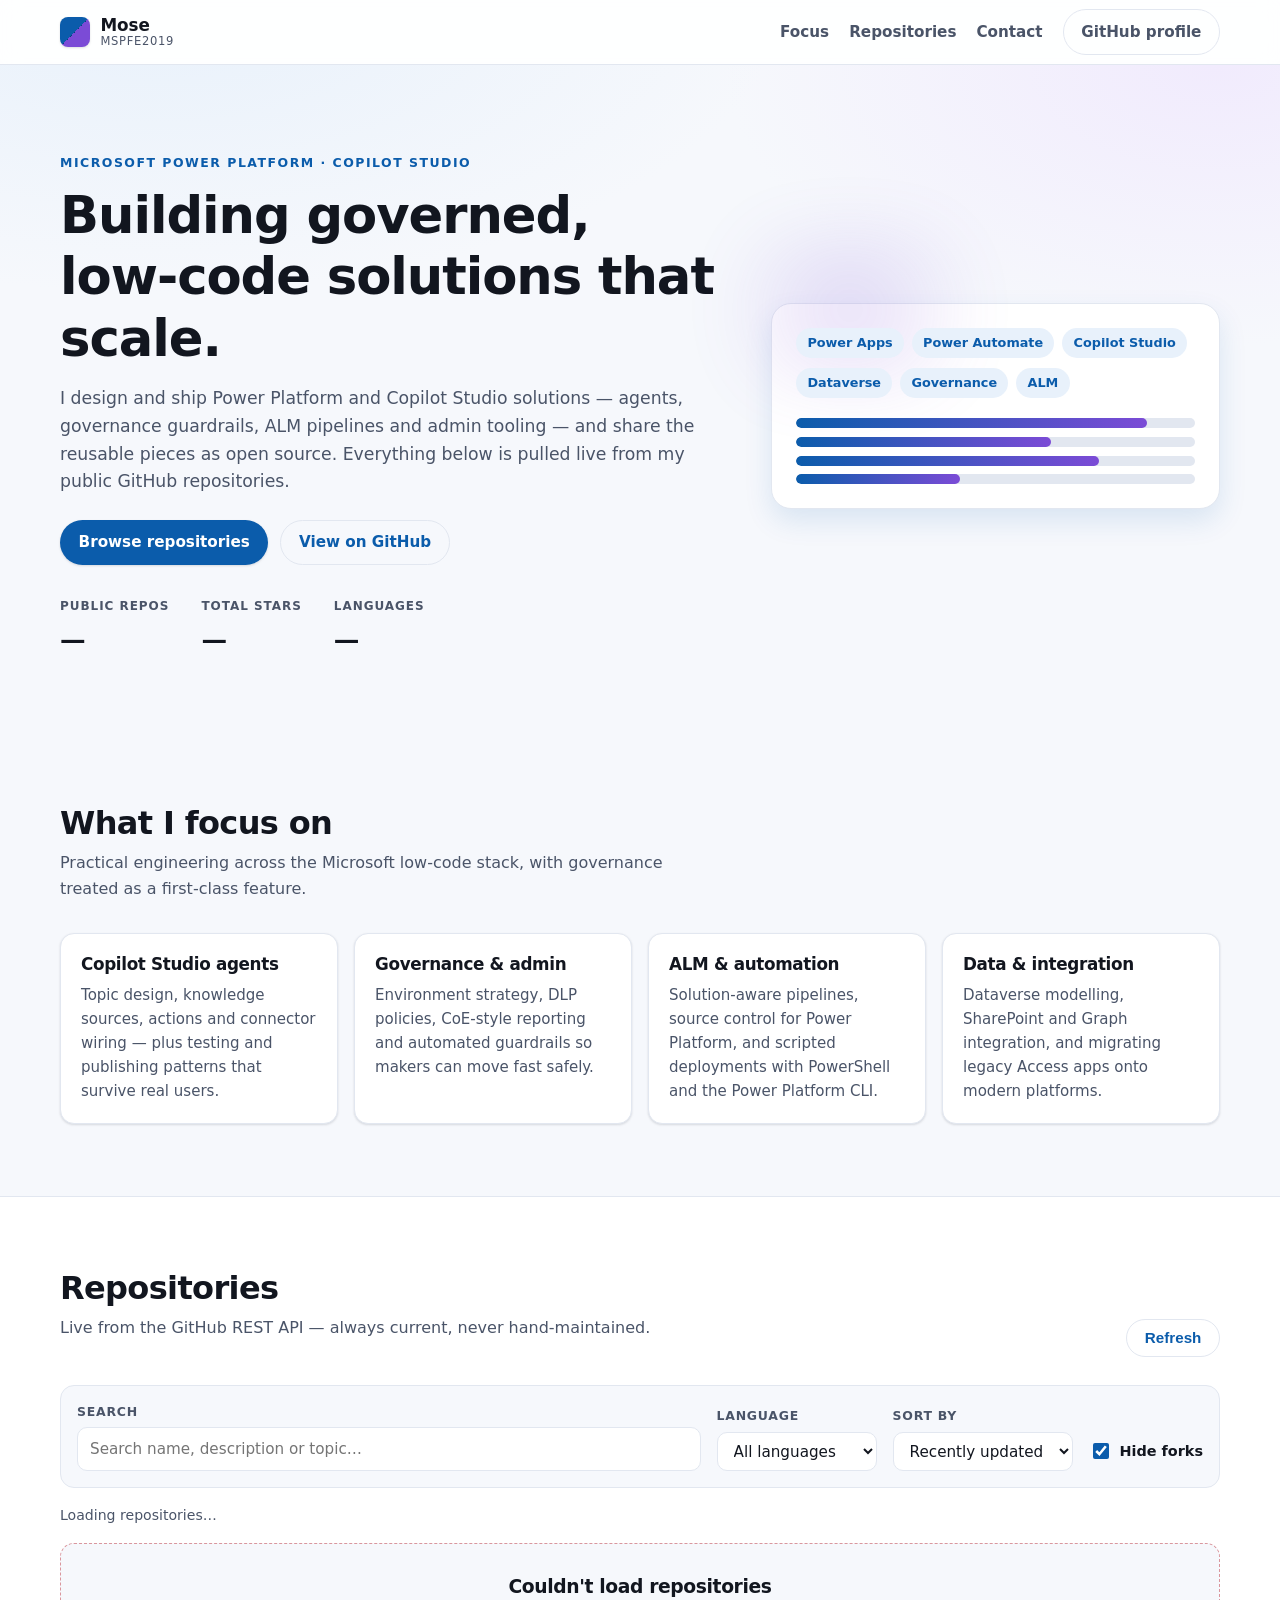
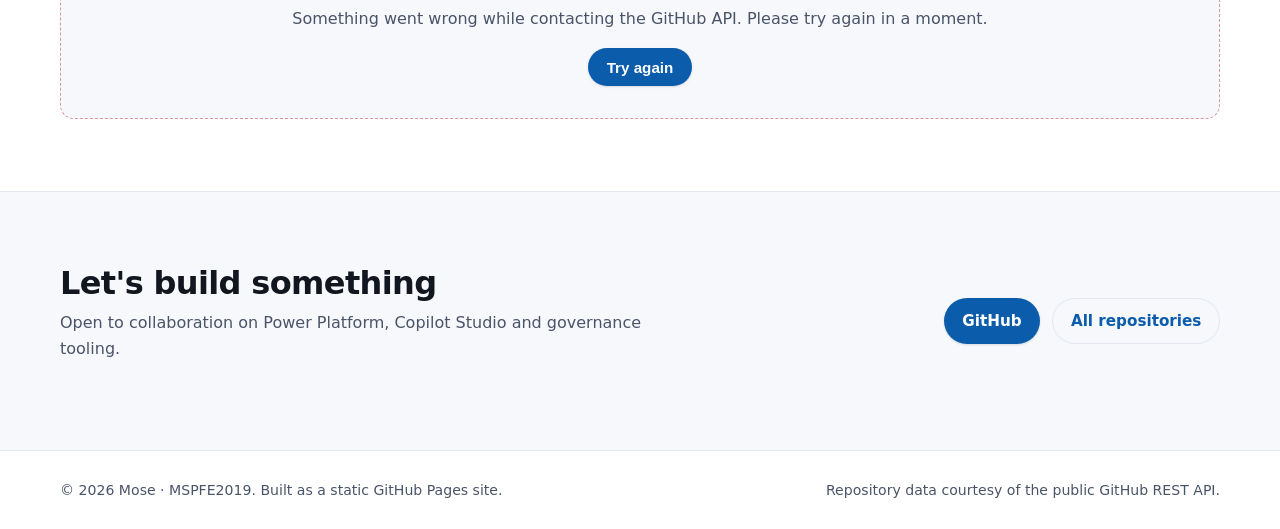
==== index.html @ c911ce02 "Add responsive portfolio landing page with live GitHub repo feed Self-contained static GitHub Pages " ====
<!DOCTYPE html>
<html lang="en">
<head>
<meta charset="utf-8" />
<meta name="viewport" content="width=device-width, initial-scale=1" />
<title>Mose &middot; Power Platform &amp; Copilot Studio Portfolio</title>
<meta name="description" content="Portfolio of Mose (MSPFE2019) — Microsoft Power Platform, Copilot Studio and governance engineering work, with a live feed of public GitHub repositories." />
<meta property="og:title" content="Mose · Power Platform & Copilot Studio Portfolio" />
<meta property="og:description" content="Live portfolio of open-source work across Power Platform, Copilot Studio and governance tooling." />
<meta property="og:type" content="website" />
<link rel="icon" href="data:image/svg+xml,%3Csvg xmlns='http://www.w3.org/2000/svg' viewBox='0 0 32 32'%3E%3Crect width='32' height='32' rx='8' fill='%230b5cab'/%3E%3Ctext x='16' y='22' font-family='Segoe UI,Arial' font-size='16' font-weight='700' fill='white' text-anchor='middle'%3EM%3C/text%3E%3C/svg%3E" />
<link rel="preconnect" href="https://api.github.com" />
<link rel="stylesheet" href="assets/css/styles.css" />
</head>
<body>
<a class="skip-link" href="#repos">Skip to repositories</a>

<header class="site-header">
  <div class="wrap header-inner">
    <a class="brand" href="#top">
      <span class="brand-mark" aria-hidden="true"></span>
      <span class="brand-text">Mose<span class="brand-sub">MSPFE2019</span></span>
    </a>
    <nav class="site-nav" aria-label="Primary">
      <a href="#focus">Focus</a>
      <a href="#repos">Repositories</a>
      <a href="#contact">Contact</a>
      <a class="btn btn-ghost" href="https://github.com/MSPFE2019" target="_blank" rel="noopener">GitHub profile</a>
    </nav>
  </div>
</header>

<main id="top">
  <section class="hero">
    <div class="wrap hero-inner">
      <div class="hero-copy">
        <p class="eyebrow">Microsoft Power Platform &middot; Copilot Studio</p>
        <h1>Building governed, low-code solutions that scale.</h1>
        <p class="lede">
          I design and ship Power Platform and Copilot Studio solutions — agents, governance
          guardrails, ALM pipelines and admin tooling — and share the reusable pieces as open source.
          Everything below is pulled live from my public GitHub repositories.
        </p>
        <div class="hero-actions">
          <a class="btn btn-primary" href="#repos">Browse repositories</a>
          <a class="btn btn-ghost" href="https://github.com/MSPFE2019?tab=repositories" target="_blank" rel="noopener">View on GitHub</a>
        </div>
        <dl class="hero-stats" id="profile-stats">
          <div><dt>Public repos</dt><dd data-stat="repos">—</dd></div>
          <div><dt>Total stars</dt><dd data-stat="stars">—</dd></div>
          <div><dt>Languages</dt><dd data-stat="languages">—</dd></div>
        </dl>
      </div>
      <div class="hero-card" aria-hidden="true">
        <div class="hero-card-glow"></div>
        <div class="hero-card-body">
          <div class="chip-row">
            <span class="chip">Power Apps</span>
            <span class="chip">Power Automate</span>
            <span class="chip">Copilot Studio</span>
          </div>
          <div class="chip-row">
            <span class="chip">Dataverse</span>
            <span class="chip">Governance</span>
            <span class="chip">ALM</span>
          </div>
          <div class="hero-card-bars">
            <span style="--w:88%"></span>
            <span style="--w:64%"></span>
            <span style="--w:76%"></span>
            <span style="--w:41%"></span>
          </div>
        </div>
      </div>
    </div>
  </section>

  <section id="focus" class="section">
    <div class="wrap">
      <h2 class="section-title">What I focus on</h2>
      <p class="section-lede">Practical engineering across the Microsoft low-code stack, with governance treated as a first-class feature.</p>
      <div class="focus-grid">
        <article class="focus-card">
          <h3>Copilot Studio agents</h3>
          <p>Topic design, knowledge sources, actions and connector wiring — plus testing and publishing patterns that survive real users.</p>
        </article>
        <article class="focus-card">
          <h3>Governance &amp; admin</h3>
          <p>Environment strategy, DLP policies, CoE-style reporting and automated guardrails so makers can move fast safely.</p>
        </article>
        <article class="focus-card">
          <h3>ALM &amp; automation</h3>
          <p>Solution-aware pipelines, source control for Power Platform, and scripted deployments with PowerShell and the Power Platform CLI.</p>
        </article>
        <article class="focus-card">
          <h3>Data &amp; integration</h3>
          <p>Dataverse modelling, SharePoint and Graph integration, and migrating legacy Access apps onto modern platforms.</p>
        </article>
      </div>
    </div>
  </section>

  <section id="repos" class="section section-alt">
    <div class="wrap">
      <div class="repos-head">
        <div>
          <h2 class="section-title">Repositories</h2>
          <p class="section-lede">Live from the GitHub REST API — always current, never hand-maintained.</p>
        </div>
        <button class="btn btn-ghost" type="button" id="refresh" aria-label="Refresh repositories">Refresh</button>
      </div>

      <div class="controls" role="search">
        <div class="field field-grow">
          <label for="search">Search</label>
          <input id="search" type="search" placeholder="Search name, description or topic…" autocomplete="off" />
        </div>
        <div class="field">
          <label for="language">Language</label>
          <select id="language"><option value="">All languages</option></select>
        </div>
        <div class="field">
          <label for="sort">Sort by</label>
          <select id="sort">
            <option value="updated">Recently updated</option>
            <option value="stars">Most stars</option>
            <option value="name">Name (A–Z)</option>
            <option value="created">Newest</option>
          </select>
        </div>
        <div class="field field-check">
          <input id="hide-forks" type="checkbox" checked />
          <label for="hide-forks">Hide forks</label>
        </div>
      </div>

      <p class="result-count" id="result-count" role="status" aria-live="polite"></p>

      <div id="repo-status" class="state" hidden></div>

      <div id="repo-grid" class="repo-grid" aria-busy="true">
        <div class="repo-card skeleton"><span></span><span></span><span></span></div>
        <div class="repo-card skeleton"><span></span><span></span><span></span></div>
        <div class="repo-card skeleton"><span></span><span></span><span></span></div>
        <div class="repo-card skeleton"><span></span><span></span><span></span></div>
        <div class="repo-card skeleton"><span></span><span></span><span></span></div>
        <div class="repo-card skeleton"><span></span><span></span><span></span></div>
      </div>
    </div>
  </section>

  <section id="contact" class="section">
    <div class="wrap contact-inner">
      <div>
        <h2 class="section-title">Let's build something</h2>
        <p class="section-lede">Open to collaboration on Power Platform, Copilot Studio and governance tooling.</p>
      </div>
      <div class="contact-actions">
        <a class="btn btn-primary" href="https://github.com/MSPFE2019" target="_blank" rel="noopener">GitHub</a>
        <a class="btn btn-ghost" href="https://github.com/MSPFE2019?tab=repositories" target="_blank" rel="noopener">All repositories</a>
      </div>
    </div>
  </section>
</main>

<footer class="site-footer">
  <div class="wrap footer-inner">
    <p>&copy; <span id="year"></span> Mose &middot; MSPFE2019. Built as a static GitHub Pages site.</p>
    <p class="footer-note">Repository data courtesy of the public GitHub REST API.</p>
  </div>
</footer>

<script src="assets/js/app.js"></script>
</body>
</html>
---- assets/css/styles.css ----
:root {
  --bg: #f6f8fc;
  --bg-alt: #ffffff;
  --ink: #12161f;
  --ink-soft: #4a5468;
  --line: #e2e7f0;
  --brand: #0b5cab;
  --brand-dark: #073f77;
  --brand-soft: #e8f1fb;
  --accent: #7b4bd6;
  --accent-soft: #f1ebfd;
  --radius: 14px;
  --shadow-sm: 0 1px 2px rgba(16, 24, 40, .06), 0 1px 3px rgba(16, 24, 40, .08);
  --shadow-md: 0 12px 28px rgba(11, 92, 171, .12);
  --max: 1160px;
  --font: "Segoe UI", system-ui, -apple-system, "Helvetica Neue", Arial, sans-serif;
}

@media (prefers-color-scheme: dark) {
  :root {
    --bg: #0d1117;
    --bg-alt: #141a23;
    --ink: #eef2f8;
    --ink-soft: #a5b0c2;
    --line: #242c38;
    --brand: #4c9ef0;
    --brand-dark: #2b7fd4;
    --brand-soft: #16243a;
    --accent: #b28cf5;
    --accent-soft: #221a38;
    --shadow-sm: 0 1px 2px rgba(0, 0, 0, .4);
    --shadow-md: 0 14px 32px rgba(0, 0, 0, .45);
  }
}

* { box-sizing: border-box; }

html { scroll-behavior: smooth; }

body {
  margin: 0;
  font-family: var(--font);
  color: var(--ink);
  background: var(--bg);
  line-height: 1.6;
  -webkit-font-smoothing: antialiased;
}

h1, h2, h3 { line-height: 1.2; margin: 0 0 .5rem; letter-spacing: -.02em; }
p { margin: 0 0 1rem; }
a { color: var(--brand); }

.wrap { width: min(100% - 2.5rem, var(--max)); margin-inline: auto; }

.skip-link {
  position: absolute; left: -999px; top: 0; z-index: 100;
  background: var(--brand); color: #fff; padding: .6rem 1rem; border-radius: 0 0 8px 0;
}
.skip-link:focus { left: 0; }

/* Header */
.site-header {
  position: sticky; top: 0; z-index: 50;
  background: color-mix(in srgb, var(--bg-alt) 88%, transparent);
  backdrop-filter: blur(10px);
  border-bottom: 1px solid var(--line);
}
.header-inner { display: flex; align-items: center; justify-content: space-between; gap: 1rem; min-height: 64px; }
.brand { display: flex; align-items: center; gap: .65rem; text-decoration: none; color: inherit; font-weight: 700; }
.brand-mark {
  width: 30px; height: 30px; border-radius: 8px;
  background:
    linear-gradient(135deg, var(--brand) 0 50%, transparent 50%),
    linear-gradient(315deg, var(--accent) 0 50%, transparent 50%),
    var(--brand-dark);
  box-shadow: var(--shadow-sm);
}
.brand-text { display: flex; flex-direction: column; line-height: 1.1; font-size: 1.05rem; }
.brand-sub { font-size: .72rem; font-weight: 500; color: var(--ink-soft); letter-spacing: .06em; text-transform: uppercase; }
.site-nav { display: flex; align-items: center; gap: 1.25rem; }
.site-nav a { text-decoration: none; color: var(--ink-soft); font-weight: 600; font-size: .95rem; }
.site-nav a:hover { color: var(--brand); }

/* Buttons */
.btn {
  display: inline-flex; align-items: center; justify-content: center;
  padding: .6rem 1.1rem; border-radius: 999px; font-weight: 600; font-size: .95rem;
  text-decoration: none; border: 1px solid transparent; cursor: pointer; transition: .18s ease;
}
.btn-primary { background: var(--brand); color: #fff; box-shadow: var(--shadow-sm); }
.btn-primary:hover { background: var(--brand-dark); transform: translateY(-1px); }
.btn-ghost { background: transparent; color: var(--brand); border-color: var(--line); }
.btn-ghost:hover { background: var(--brand-soft); border-color: var(--brand); }

:focus-visible { outline: 2px solid var(--brand); outline-offset: 2px; border-radius: 6px; }

/* Hero */
.hero {
  position: relative; overflow: hidden;
  padding: clamp(3rem, 7vw, 5.5rem) 0 clamp(3rem, 6vw, 4.5rem);
  background:
    radial-gradient(900px 420px at 12% -10%, var(--brand-soft), transparent 70%),
    radial-gradient(700px 400px at 95% 0%, var(--accent-soft), transparent 70%);
}
.hero-inner { display: grid; grid-template-columns: 1.25fr .85fr; gap: clamp(1.5rem, 4vw, 3.5rem); align-items: center; }
.eyebrow { text-transform: uppercase; letter-spacing: .12em; font-size: .78rem; font-weight: 700; color: var(--brand); margin-bottom: .75rem; }
.hero h1 { font-size: clamp(2rem, 4.4vw, 3.2rem); margin-bottom: 1rem; }
.lede { color: var(--ink-soft); font-size: clamp(1rem, 1.35vw, 1.12rem); max-width: 58ch; }
.hero-actions { display: flex; flex-wrap: wrap; gap: .75rem; margin: 1.5rem 0 2rem; }

.hero-stats { display: flex; flex-wrap: wrap; gap: 2rem; margin: 0; }
.hero-stats dt { font-size: .75rem; text-transform: uppercase; letter-spacing: .08em; color: var(--ink-soft); font-weight: 600; }
.hero-stats dd { margin: .15rem 0 0; font-size: 1.6rem; font-weight: 700; color: var(--ink); }

.hero-card { position: relative; border-radius: 20px; padding: 1.5rem; background: var(--bg-alt); border: 1px solid var(--line); box-shadow: var(--shadow-md); }
.hero-card-glow { position: absolute; inset: -40% 40% 55% -25%; background: radial-gradient(circle, var(--accent), transparent 65%); opacity: .18; filter: blur(30px); }
.hero-card-body { position: relative; }
.chip-row { display: flex; flex-wrap: wrap; gap: .5rem; margin-bottom: .6rem; }
.chip { font-size: .8rem; font-weight: 600; padding: .3rem .7rem; border-radius: 999px; background: var(--brand-soft); color: var(--brand); }
.hero-card-bars { display: grid; gap: .55rem; margin-top: 1.25rem; }
.hero-card-bars span { display: block; height: 10px; border-radius: 999px; background: var(--line); position: relative; overflow: hidden; }
.hero-card-bars span::after {
  content: ""; position: absolute; inset: 0; width: var(--w);
  background: linear-gradient(90deg, var(--brand), var(--accent)); border-radius: 999px;
}

/* Sections */
.section { padding: clamp(3rem, 6vw, 4.5rem) 0; }
.section-alt { background: var(--bg-alt); border-block: 1px solid var(--line); }
.section-title { font-size: clamp(1.5rem, 2.6vw, 2rem); }
.section-lede { color: var(--ink-soft); max-width: 62ch; }

.focus-grid { display: grid; grid-template-columns: repeat(auto-fit, minmax(240px, 1fr)); gap: 1rem; margin-top: 2rem; }
.focus-card { background: var(--bg-alt); border: 1px solid var(--line); border-radius: var(--radius); padding: 1.25rem; box-shadow: var(--shadow-sm); transition: .18s ease; }
.focus-card:hover { transform: translateY(-3px); box-shadow: var(--shadow-md); border-color: color-mix(in srgb, var(--brand) 35%, var(--line)); }
.focus-card h3 { font-size: 1.05rem; }
.focus-card p { color: var(--ink-soft); font-size: .94rem; margin: 0; }

/* Repo controls */
.repos-head { display: flex; align-items: flex-end; justify-content: space-between; gap: 1rem; flex-wrap: wrap; }
.controls {
  display: flex; flex-wrap: wrap; gap: 1rem; align-items: end;
  margin: 1.75rem 0 1rem; padding: 1rem; border: 1px solid var(--line);
  border-radius: var(--radius); background: var(--bg);
}
.field { display: flex; flex-direction: column; gap: .35rem; min-width: 160px; }
.field-grow { flex: 1 1 260px; }
.field label { font-size: .78rem; font-weight: 700; text-transform: uppercase; letter-spacing: .06em; color: var(--ink-soft); }
.field input[type="search"], .field select {
  font: inherit; font-size: .95rem; padding: .55rem .75rem; color: var(--ink);
  background: var(--bg-alt); border: 1px solid var(--line); border-radius: 10px;
}
.field-check { flex-direction: row; align-items: center; gap: .5rem; min-width: auto; padding-bottom: .55rem; }
.field-check label { text-transform: none; letter-spacing: 0; font-size: .9rem; font-weight: 600; color: var(--ink); }
.field-check input { width: 16px; height: 16px; accent-color: var(--brand); }

.result-count { font-size: .88rem; color: var(--ink-soft); margin: 0 0 1rem; }

/* Repo grid */
.repo-grid { display: grid; grid-template-columns: repeat(auto-fill, minmax(290px, 1fr)); gap: 1rem; }
.repo-card {
  display: flex; flex-direction: column; gap: .7rem; padding: 1.15rem;
  background: var(--bg); border: 1px solid var(--line); border-radius: var(--radius);
  box-shadow: var(--shadow-sm); transition: .18s ease;
}
.repo-card:hover { transform: translateY(-3px); box-shadow: var(--shadow-md); border-color: color-mix(in srgb, var(--brand) 35%, var(--line)); }
.repo-top { display: flex; align-items: start; justify-content: space-between; gap: .5rem; }
.repo-name { font-size: 1.02rem; font-weight: 700; text-decoration: none; color: var(--brand); word-break: break-word; }
.repo-name:hover { text-decoration: underline; }
.repo-flag { font-size: .7rem; font-weight: 700; text-transform: uppercase; letter-spacing: .05em; padding: .2rem .5rem; border-radius: 999px; background: var(--accent-soft); color: var(--accent); white-space: nowrap; }
.repo-desc { color: var(--ink-soft); font-size: .92rem; margin: 0; flex: 1; }
.repo-desc.muted { font-style: italic; opacity: .8; }
.repo-topics { display: flex; flex-wrap: wrap; gap: .35rem; }
.topic { font-size: .72rem; font-weight: 600; padding: .18rem .5rem; border-radius: 999px; background: var(--brand-soft); color: var(--brand); }
.repo-meta { display: flex; flex-wrap: wrap; gap: .9rem; font-size: .82rem; color: var(--ink-soft); align-items: center; }
.repo-meta .dot { width: 10px; height: 10px; border-radius: 50%; display: inline-block; margin-right: .35rem; background: var(--ink-soft); }
.repo-links { display: flex; gap: .5rem; flex-wrap: wrap; margin-top: auto; padding-top: .3rem; }
.repo-links a { font-size: .85rem; font-weight: 600; text-decoration: none; padding: .35rem .75rem; border: 1px solid var(--line); border-radius: 999px; }
.repo-links a:hover { background: var(--brand-soft); border-color: var(--brand); }

/* States */
.state {
  border: 1px dashed var(--line); border-radius: var(--radius); padding: 2rem 1.5rem;
  text-align: center; color: var(--ink-soft); background: var(--bg);
}
.state h3 { color: var(--ink); }
.state.error { border-color: color-mix(in srgb, #d13438 45%, var(--line)); }

.skeleton { pointer-events: none; }
.skeleton span { display: block; height: 12px; border-radius: 6px; background: linear-gradient(90deg, var(--line), color-mix(in srgb, var(--line) 45%, transparent), var(--line)); background-size: 200% 100%; animation: shimmer 1.4s infinite; }
.skeleton span:first-child { height: 18px; width: 60%; }
.skeleton span:nth-child(2) { width: 92%; }
.skeleton span:last-child { width: 45%; }
@keyframes shimmer { from { background-position: 200% 0; } to { background-position: -200% 0; } }

/* Contact + footer */
.contact-inner { display: flex; align-items: center; justify-content: space-between; gap: 1.5rem; flex-wrap: wrap; }
.contact-actions { display: flex; gap: .75rem; flex-wrap: wrap; }
.site-footer { border-top: 1px solid var(--line); background: var(--bg-alt); padding: 1.75rem 0; }
.footer-inner { display: flex; justify-content: space-between; gap: 1rem; flex-wrap: wrap; font-size: .88rem; color: var(--ink-soft); }
.footer-inner p { margin: 0; }

@media (max-width: 860px) {
  .hero-inner { grid-template-columns: 1fr; }
  .hero-card { order: -1; }
  .site-nav a:not(.btn) { display: none; }
}

@media (prefers-reduced-motion: reduce) {
  * { animation: none !important; transition: none !important; scroll-behavior: auto !important; }
}
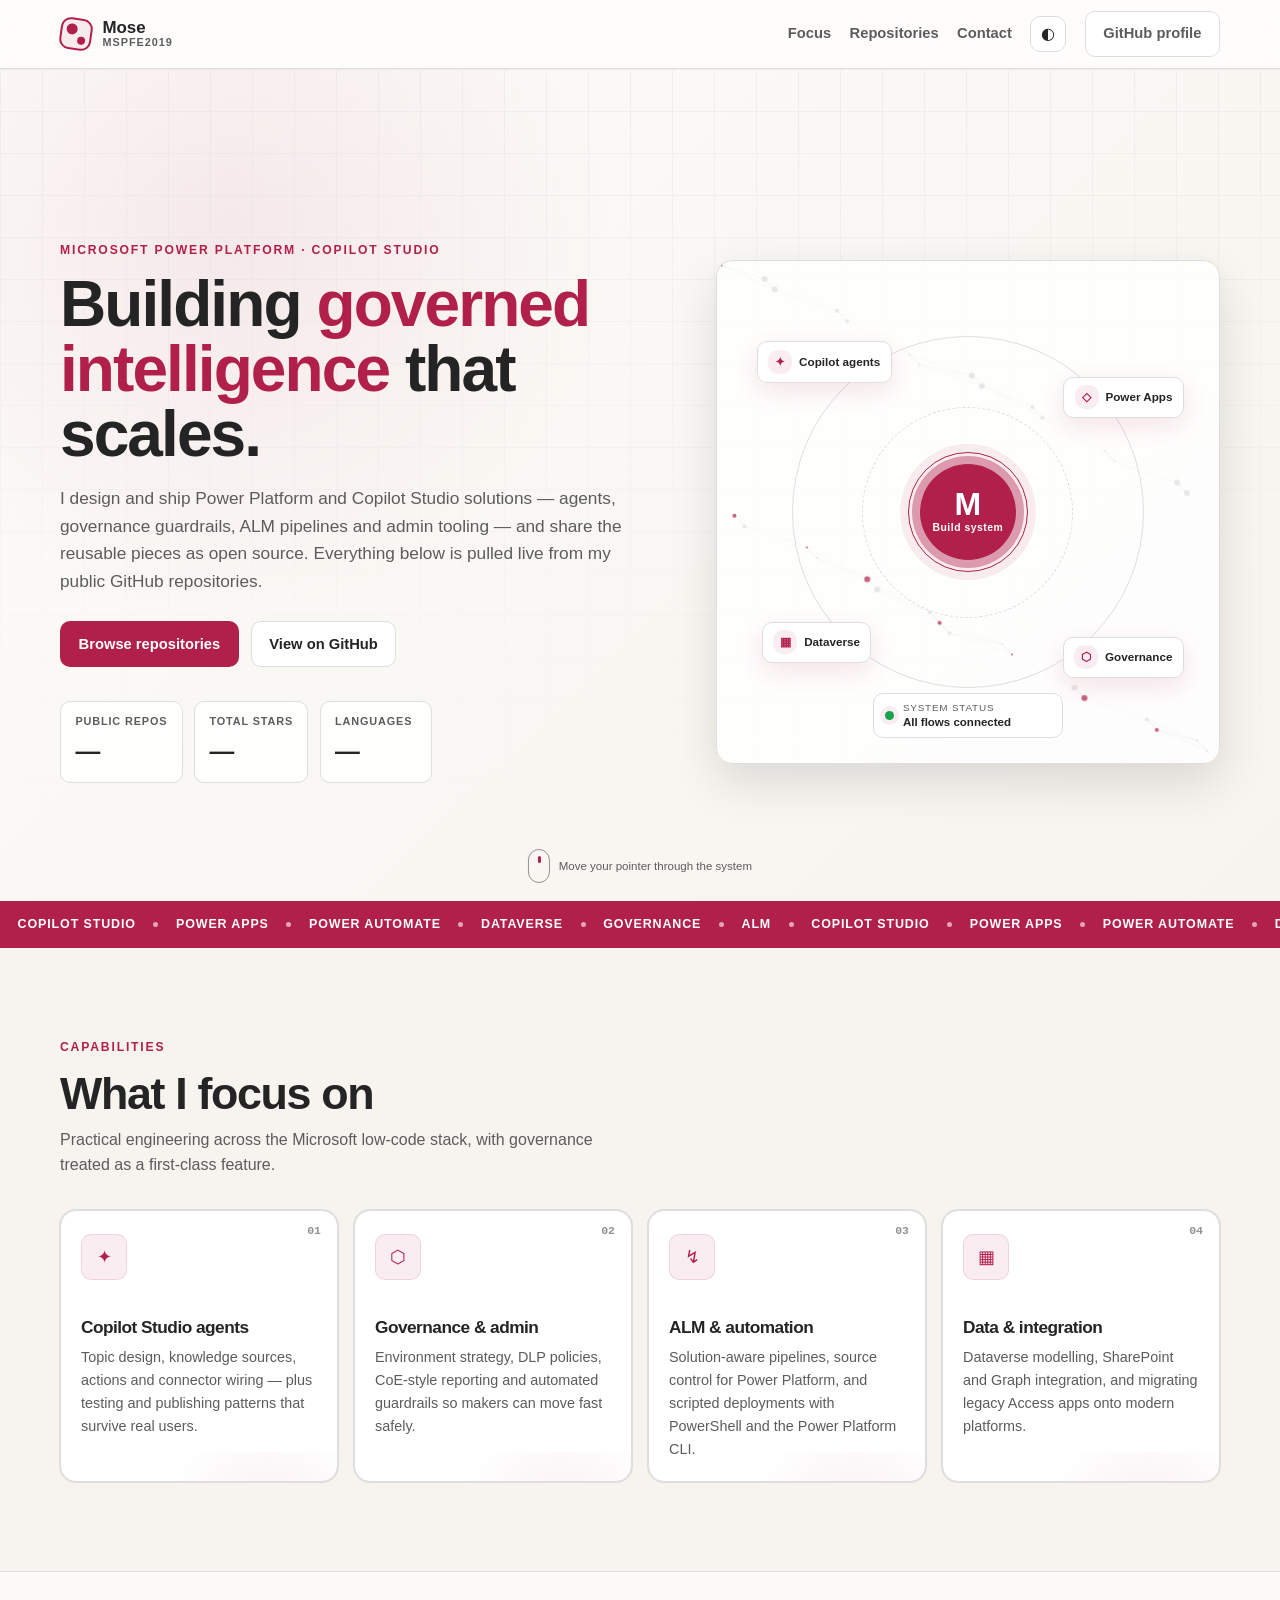
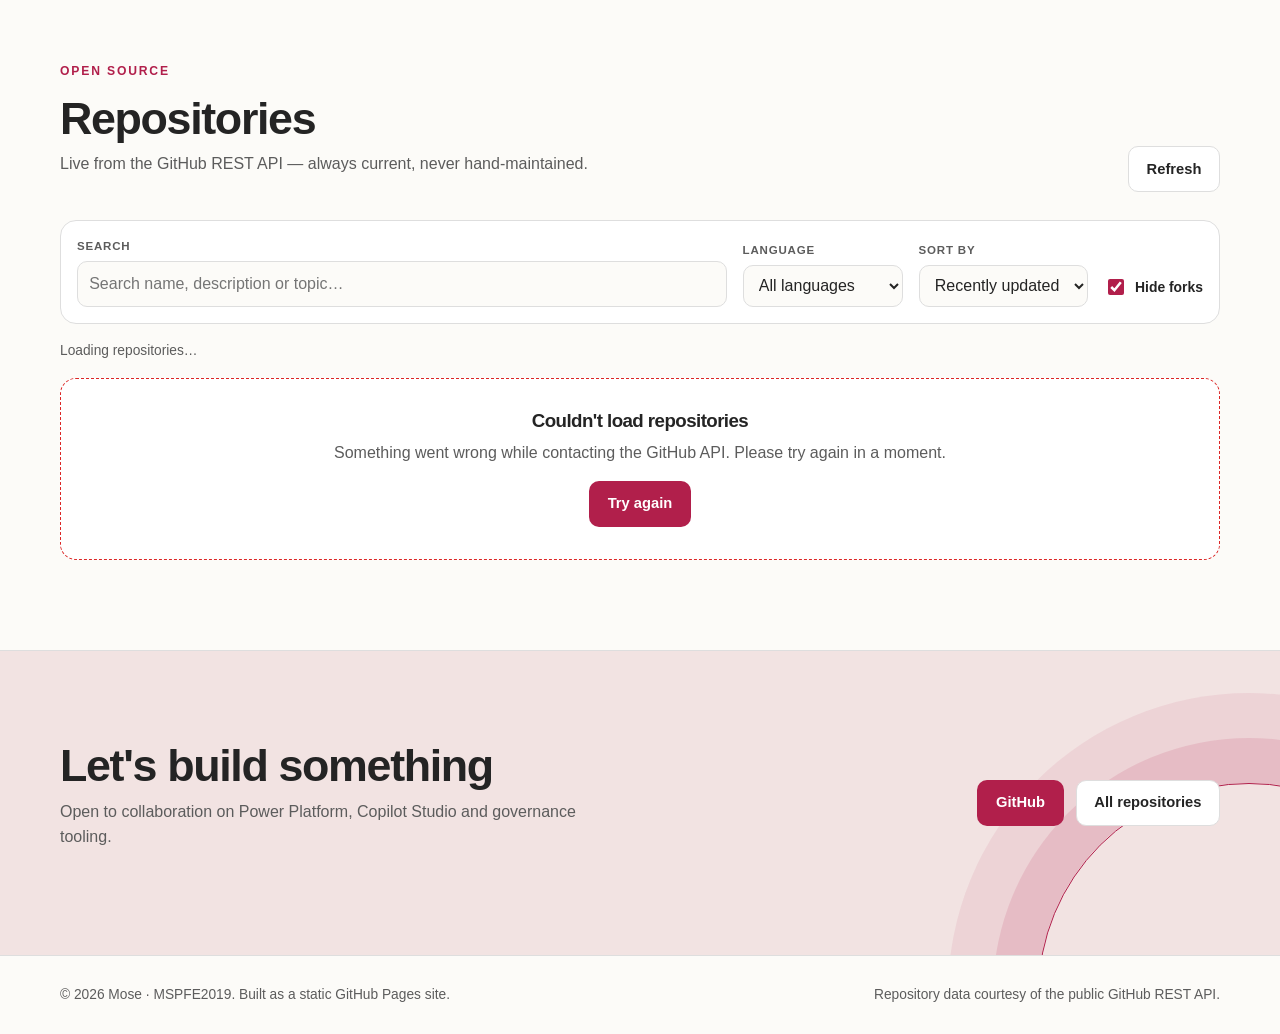
==== commit e90c30bf: "Add interactive motion and visual polish Introduce a pointer-reactive hero canvas, animated capabili" ====
--- a/index.html
+++ b/index.html
@@ -1,6 +1,14 @@
 <!DOCTYPE html>
 <html lang="en">
 <head>
+<script>
+  (() => {
+    const param = new URLSearchParams(window.location.search).get("scoutTheme");
+    const theme =
+      param || (window.matchMedia("(prefers-color-scheme: dark)").matches ? "dark" : "light");
+    document.documentElement.setAttribute("data-theme", theme);
+  })();
+</script>
 <meta charset="utf-8" />
 <meta name="viewport" content="width=device-width, initial-scale=1" />
 <title>Mose &middot; Power Platform &amp; Copilot Studio Portfolio</title>
@@ -8,12 +16,12 @@
 <meta property="og:title" content="Mose · Power Platform & Copilot Studio Portfolio" />
 <meta property="og:description" content="Live portfolio of open-source work across Power Platform, Copilot Studio and governance tooling." />
 <meta property="og:type" content="website" />
-<link rel="icon" href="data:image/svg+xml,%3Csvg xmlns='http://www.w3.org/2000/svg' viewBox='0 0 32 32'%3E%3Crect width='32' height='32' rx='8' fill='%230b5cab'/%3E%3Ctext x='16' y='22' font-family='Segoe UI,Arial' font-size='16' font-weight='700' fill='white' text-anchor='middle'%3EM%3C/text%3E%3C/svg%3E" />
 <link rel="preconnect" href="https://api.github.com" />
 <link rel="stylesheet" href="assets/css/styles.css" />
 </head>
 <body>
 <a class="skip-link" href="#repos">Skip to repositories</a>
+<div class="scroll-progress" id="scroll-progress" aria-hidden="true"></div>
 
 <header class="site-header">
   <div class="wrap header-inner">
@@ -25,6 +33,9 @@
       <a href="#focus">Focus</a>
       <a href="#repos">Repositories</a>
       <a href="#contact">Contact</a>
+      <button class="theme-toggle" id="theme-toggle" type="button" aria-label="Switch color theme">
+        <span class="theme-icon" aria-hidden="true">◐</span>
+      </button>
       <a class="btn btn-ghost" href="https://github.com/MSPFE2019" target="_blank" rel="noopener">GitHub profile</a>
     </nav>
   </div>
@@ -33,9 +44,9 @@
 <main id="top">
   <section class="hero">
     <div class="wrap hero-inner">
-      <div class="hero-copy">
+      <div class="hero-copy reveal">
         <p class="eyebrow">Microsoft Power Platform &middot; Copilot Studio</p>
-        <h1>Building governed, low-code solutions that scale.</h1>
+        <h1>Building <span class="accent-text">governed intelligence</span> that scales.</h1>
         <p class="lede">
           I design and ship Power Platform and Copilot Studio solutions — agents, governance
           guardrails, ALM pipelines and admin tooling — and share the reusable pieces as open source.
@@ -51,48 +62,65 @@
           <div><dt>Languages</dt><dd data-stat="languages">—</dd></div>
         </dl>
       </div>
-      <div class="hero-card" aria-hidden="true">
-        <div class="hero-card-glow"></div>
-        <div class="hero-card-body">
-          <div class="chip-row">
-            <span class="chip">Power Apps</span>
-            <span class="chip">Power Automate</span>
-            <span class="chip">Copilot Studio</span>
+      <div class="hero-visual reveal" id="hero-visual">
+        <canvas id="hero-canvas" aria-hidden="true"></canvas>
+        <div class="orbit-core" aria-hidden="true">
+          <span class="core-pulse"></span>
+          <strong>M</strong>
+          <small>Build system</small>
+        </div>
+        <div class="orbit-node node-agent" data-node="agent"><span>✦</span>Copilot agents</div>
+        <div class="orbit-node node-apps" data-node="apps"><span>◇</span>Power Apps</div>
+        <div class="orbit-node node-data" data-node="data"><span>▦</span>Dataverse</div>
+        <div class="orbit-node node-guard" data-node="guard"><span>⬡</span>Governance</div>
+        <div class="visual-status" aria-hidden="true">
+          <span class="status-dot"></span>
+          <div>
+            <small>System status</small>
+            <strong>All flows connected</strong>
           </div>
-          <div class="chip-row">
-            <span class="chip">Dataverse</span>
-            <span class="chip">Governance</span>
-            <span class="chip">ALM</span>
-          </div>
-          <div class="hero-card-bars">
-            <span style="--w:88%"></span>
-            <span style="--w:64%"></span>
-            <span style="--w:76%"></span>
-            <span style="--w:41%"></span>
-          </div>
-        </div>
-      </div>
-    </div>
-  </section>
+        </div>
+      </div>
+    </div>
+    <div class="hero-hint" aria-hidden="true"><span></span> Move your pointer through the system</div>
+  </section>
+
+  <div class="capability-rail" aria-label="Technology focus">
+    <div class="rail-track">
+      <span>Copilot Studio</span><i></i><span>Power Apps</span><i></i><span>Power Automate</span><i></i><span>Dataverse</span><i></i><span>Governance</span><i></i><span>ALM</span><i></i>
+      <span aria-hidden="true">Copilot Studio</span><i aria-hidden="true"></i><span aria-hidden="true">Power Apps</span><i aria-hidden="true"></i><span aria-hidden="true">Power Automate</span><i aria-hidden="true"></i><span aria-hidden="true">Dataverse</span><i aria-hidden="true"></i><span aria-hidden="true">Governance</span><i aria-hidden="true"></i><span aria-hidden="true">ALM</span><i aria-hidden="true"></i>
+    </div>
+  </div>
 
   <section id="focus" class="section">
     <div class="wrap">
-      <h2 class="section-title">What I focus on</h2>
-      <p class="section-lede">Practical engineering across the Microsoft low-code stack, with governance treated as a first-class feature.</p>
+      <div class="section-heading reveal">
+        <p class="eyebrow">Capabilities</p>
+        <h2 class="section-title">What I focus on</h2>
+        <p class="section-lede">Practical engineering across the Microsoft low-code stack, with governance treated as a first-class feature.</p>
+      </div>
       <div class="focus-grid">
-        <article class="focus-card">
+        <article class="focus-card reveal tilt-card">
+          <span class="focus-number">01</span>
+          <span class="focus-icon" aria-hidden="true">✦</span>
           <h3>Copilot Studio agents</h3>
           <p>Topic design, knowledge sources, actions and connector wiring — plus testing and publishing patterns that survive real users.</p>
         </article>
-        <article class="focus-card">
+        <article class="focus-card reveal tilt-card">
+          <span class="focus-number">02</span>
+          <span class="focus-icon" aria-hidden="true">⬡</span>
           <h3>Governance &amp; admin</h3>
           <p>Environment strategy, DLP policies, CoE-style reporting and automated guardrails so makers can move fast safely.</p>
         </article>
-        <article class="focus-card">
+        <article class="focus-card reveal tilt-card">
+          <span class="focus-number">03</span>
+          <span class="focus-icon" aria-hidden="true">↯</span>
           <h3>ALM &amp; automation</h3>
           <p>Solution-aware pipelines, source control for Power Platform, and scripted deployments with PowerShell and the Power Platform CLI.</p>
         </article>
-        <article class="focus-card">
+        <article class="focus-card reveal tilt-card">
+          <span class="focus-number">04</span>
+          <span class="focus-icon" aria-hidden="true">▦</span>
           <h3>Data &amp; integration</h3>
           <p>Dataverse modelling, SharePoint and Graph integration, and migrating legacy Access apps onto modern platforms.</p>
         </article>
@@ -102,15 +130,16 @@
 
   <section id="repos" class="section section-alt">
     <div class="wrap">
-      <div class="repos-head">
+      <div class="repos-head reveal">
         <div>
+          <p class="eyebrow">Open source</p>
           <h2 class="section-title">Repositories</h2>
           <p class="section-lede">Live from the GitHub REST API — always current, never hand-maintained.</p>
         </div>
         <button class="btn btn-ghost" type="button" id="refresh" aria-label="Refresh repositories">Refresh</button>
       </div>
 
-      <div class="controls" role="search">
+      <div class="controls reveal" role="search">
         <div class="field field-grow">
           <label for="search">Search</label>
           <input id="search" type="search" placeholder="Search name, description or topic…" autocomplete="off" />
@@ -150,7 +179,7 @@
   </section>
 
   <section id="contact" class="section">
-    <div class="wrap contact-inner">
+    <div class="wrap contact-inner reveal">
       <div>
         <h2 class="section-title">Let's build something</h2>
         <p class="section-lede">Open to collaboration on Power Platform, Copilot Studio and governance tooling.</p>
--- a/assets/css/styles.css
+++ b/assets/css/styles.css
@@ -1,211 +1,357 @@
 :root {
-  --bg: #f6f8fc;
-  --bg-alt: #ffffff;
-  --ink: #12161f;
-  --ink-soft: #4a5468;
-  --line: #e2e7f0;
-  --brand: #0b5cab;
-  --brand-dark: #073f77;
-  --brand-soft: #e8f1fb;
-  --accent: #7b4bd6;
-  --accent-soft: #f1ebfd;
-  --radius: 14px;
-  --shadow-sm: 0 1px 2px rgba(16, 24, 40, .06), 0 1px 3px rgba(16, 24, 40, .08);
-  --shadow-md: 0 12px 28px rgba(11, 92, 171, .12);
-  --max: 1160px;
-  --font: "Segoe UI", system-ui, -apple-system, "Helvetica Neue", Arial, sans-serif;
-}
-
-@media (prefers-color-scheme: dark) {
-  :root {
-    --bg: #0d1117;
-    --bg-alt: #141a23;
-    --ink: #eef2f8;
-    --ink-soft: #a5b0c2;
-    --line: #242c38;
-    --brand: #4c9ef0;
-    --brand-dark: #2b7fd4;
-    --brand-soft: #16243a;
-    --accent: #b28cf5;
-    --accent-soft: #221a38;
-    --shadow-sm: 0 1px 2px rgba(0, 0, 0, .4);
-    --shadow-md: 0 14px 32px rgba(0, 0, 0, .45);
-  }
+  color-scheme: light;
+  --cp-bg: #f7f4ef;
+  --cp-bg-elevated: #fcfbf8;
+  --cp-surface: #ffffff;
+  --cp-surface-soft: #f5f5f5;
+  --cp-border: #dedede;
+  --cp-border-strong: #919191;
+  --cp-text: #242424;
+  --cp-text-muted: #5c5c5c;
+  --cp-text-soft: #6f6f6f;
+  --cp-accent: #b11f4b;
+  --cp-accent-hover: #9a1a41;
+  --cp-accent-soft: rgba(177, 31, 75, 0.08);
+  --cp-accent-fg: #ffffff;
+  --cp-success: #16a34a;
+  --cp-danger: #dc2626;
+  --cp-warning: #f59e0b;
+  --cp-link: #0078d4;
+  --cp-shadow: 0 18px 48px rgba(0, 0, 0, 0.12);
+  --cp-overlay: rgba(255, 255, 255, 0.8);
+  --cp-panel: rgba(255, 255, 255, 0.86);
+  --cp-panel-strong: rgba(255, 255, 255, 0.96);
+  --cp-sheen: rgba(255, 255, 255, 0.55);
+  --cp-highlight: rgba(177, 31, 75, 0.12);
+}
+html[data-theme="dark"] {
+  color-scheme: dark;
+  --cp-bg: #3d3b3a;
+  --cp-bg-elevated: #343231;
+  --cp-surface: #292929;
+  --cp-surface-soft: #2e2e2e;
+  --cp-border: #474747;
+  --cp-border-strong: #5f5f5f;
+  --cp-text: #dedede;
+  --cp-text-muted: #919191;
+  --cp-text-soft: #b0b0b0;
+  --cp-accent: #fd8ea1;
+  --cp-accent-hover: #fb7b91;
+  --cp-accent-soft: rgba(253, 142, 161, 0.14);
+  --cp-accent-fg: #1a1a1a;
+  --cp-success: #4ade80;
+  --cp-danger: #f87171;
+  --cp-warning: #fbbf24;
+  --cp-link: #4da6ff;
+  --cp-shadow: 0 18px 48px rgba(0, 0, 0, 0.32);
+  --cp-overlay: rgba(41, 41, 41, 0.88);
+  --cp-panel: rgba(41, 41, 41, 0.72);
+  --cp-panel-strong: rgba(41, 41, 41, 0.96);
+  --cp-sheen: rgba(255, 255, 255, 0.04);
+  --cp-highlight: rgba(253, 142, 161, 0.12);
 }
 
 * { box-sizing: border-box; }
-
 html { scroll-behavior: smooth; }
-
 body {
   margin: 0;
-  font-family: var(--font);
-  color: var(--ink);
-  background: var(--bg);
+  overflow-x: hidden;
+  font-family: "Segoe UI", Aptos, Calibri, -apple-system, BlinkMacSystemFont, sans-serif;
+  color: var(--cp-text);
+  background: var(--cp-bg);
   line-height: 1.6;
   -webkit-font-smoothing: antialiased;
 }
-
-h1, h2, h3 { line-height: 1.2; margin: 0 0 .5rem; letter-spacing: -.02em; }
+h1, h2, h3 { line-height: 1.12; margin: 0 0 .5rem; letter-spacing: -.03em; }
 p { margin: 0 0 1rem; }
-a { color: var(--brand); }
-
-.wrap { width: min(100% - 2.5rem, var(--max)); margin-inline: auto; }
+a { color: var(--cp-link); }
+button, input, select { font: inherit; }
+.wrap { width: min(100% - 2.5rem, 1160px); margin-inline: auto; }
 
 .skip-link {
   position: absolute; left: -999px; top: 0; z-index: 100;
-  background: var(--brand); color: #fff; padding: .6rem 1rem; border-radius: 0 0 8px 0;
+  padding: .6rem 1rem; color: var(--cp-accent-fg); background: var(--cp-accent);
+  border-radius: 0 0 .625rem 0;
 }
 .skip-link:focus { left: 0; }
+.scroll-progress {
+  position: fixed; inset: 0 auto auto 0; z-index: 101; width: 0; height: 3px;
+  background: var(--cp-accent); transform-origin: left center;
+}
 
 /* Header */
 .site-header {
   position: sticky; top: 0; z-index: 50;
-  background: color-mix(in srgb, var(--bg-alt) 88%, transparent);
-  backdrop-filter: blur(10px);
-  border-bottom: 1px solid var(--line);
-}
-.header-inner { display: flex; align-items: center; justify-content: space-between; gap: 1rem; min-height: 64px; }
-.brand { display: flex; align-items: center; gap: .65rem; text-decoration: none; color: inherit; font-weight: 700; }
+  background: var(--cp-overlay); backdrop-filter: blur(14px);
+  border-bottom: 1px solid var(--cp-border);
+}
+.header-inner { display: flex; align-items: center; justify-content: space-between; gap: 1rem; min-height: 68px; }
+.brand { display: flex; align-items: center; gap: .65rem; text-decoration: none; color: var(--cp-text); font-weight: 700; }
 .brand-mark {
-  width: 30px; height: 30px; border-radius: 8px;
-  background:
-    linear-gradient(135deg, var(--brand) 0 50%, transparent 50%),
-    linear-gradient(315deg, var(--accent) 0 50%, transparent 50%),
-    var(--brand-dark);
-  box-shadow: var(--shadow-sm);
-}
-.brand-text { display: flex; flex-direction: column; line-height: 1.1; font-size: 1.05rem; }
-.brand-sub { font-size: .72rem; font-weight: 500; color: var(--ink-soft); letter-spacing: .06em; text-transform: uppercase; }
-.site-nav { display: flex; align-items: center; gap: 1.25rem; }
-.site-nav a { text-decoration: none; color: var(--ink-soft); font-weight: 600; font-size: .95rem; }
-.site-nav a:hover { color: var(--brand); }
-
-/* Buttons */
+  position: relative; width: 32px; height: 32px; border: 2px solid var(--cp-accent); border-radius: .625rem;
+  background: var(--cp-accent-soft); transform: rotate(8deg); transition: transform .25s ease;
+}
+.brand-mark::before, .brand-mark::after {
+  content: ""; position: absolute; background: var(--cp-accent); border-radius: .625rem;
+}
+.brand-mark::before { width: 11px; height: 11px; top: 4px; left: 4px; }
+.brand-mark::after { width: 8px; height: 8px; right: 4px; bottom: 4px; }
+.brand:hover .brand-mark { transform: rotate(-4deg) scale(1.06); }
+.brand-text { display: flex; flex-direction: column; line-height: 1.05; font-size: 1.06rem; }
+.brand-sub { font-size: .68rem; font-weight: 600; color: var(--cp-text-muted); letter-spacing: .09em; text-transform: uppercase; }
+.site-nav { display: flex; align-items: center; gap: 1.15rem; }
+.site-nav a { color: var(--cp-text-muted); text-decoration: none; font-weight: 600; font-size: .92rem; }
+.site-nav a:hover { color: var(--cp-accent); }
+.theme-toggle {
+  display: grid; place-items: center; width: 36px; height: 36px; padding: 0;
+  color: var(--cp-text); background: var(--cp-surface); border: 1px solid var(--cp-border);
+  border-radius: .625rem; cursor: pointer; transition: transform .2s ease, border-color .2s ease;
+}
+.theme-toggle:hover { transform: rotate(12deg); border-color: var(--cp-accent); }
+
+/* Shared controls */
 .btn {
-  display: inline-flex; align-items: center; justify-content: center;
-  padding: .6rem 1.1rem; border-radius: 999px; font-weight: 600; font-size: .95rem;
-  text-decoration: none; border: 1px solid transparent; cursor: pointer; transition: .18s ease;
-}
-.btn-primary { background: var(--brand); color: #fff; box-shadow: var(--shadow-sm); }
-.btn-primary:hover { background: var(--brand-dark); transform: translateY(-1px); }
-.btn-ghost { background: transparent; color: var(--brand); border-color: var(--line); }
-.btn-ghost:hover { background: var(--brand-soft); border-color: var(--brand); }
-
-:focus-visible { outline: 2px solid var(--brand); outline-offset: 2px; border-radius: 6px; }
+  display: inline-flex; align-items: center; justify-content: center; gap: .4rem;
+  padding: .64rem 1.1rem; border: 1px solid transparent; border-radius: .625rem;
+  font-weight: 700; font-size: .92rem; text-decoration: none; cursor: pointer;
+  transition: transform .2s ease, background .2s ease, border-color .2s ease;
+}
+.btn-primary { color: var(--cp-accent-fg); background: var(--cp-accent); }
+.btn-primary:hover { color: var(--cp-accent-fg); background: var(--cp-accent-hover); transform: translateY(-2px); }
+.btn-ghost { color: var(--cp-text); background: var(--cp-surface); border-color: var(--cp-border); }
+.btn-ghost:hover { color: var(--cp-accent); background: var(--cp-accent-soft); border-color: var(--cp-accent); transform: translateY(-2px); }
+:focus-visible { outline: 2px solid var(--cp-accent); outline-offset: 3px; border-radius: .625rem; }
 
 /* Hero */
 .hero {
   position: relative; overflow: hidden;
-  padding: clamp(3rem, 7vw, 5.5rem) 0 clamp(3rem, 6vw, 4.5rem);
+  min-height: calc(100vh - 68px); display: grid; place-items: center;
+  padding: clamp(3.5rem, 8vw, 7rem) 0 3rem;
   background:
-    radial-gradient(900px 420px at 12% -10%, var(--brand-soft), transparent 70%),
-    radial-gradient(700px 400px at 95% 0%, var(--accent-soft), transparent 70%);
-}
-.hero-inner { display: grid; grid-template-columns: 1.25fr .85fr; gap: clamp(1.5rem, 4vw, 3.5rem); align-items: center; }
-.eyebrow { text-transform: uppercase; letter-spacing: .12em; font-size: .78rem; font-weight: 700; color: var(--brand); margin-bottom: .75rem; }
-.hero h1 { font-size: clamp(2rem, 4.4vw, 3.2rem); margin-bottom: 1rem; }
-.lede { color: var(--ink-soft); font-size: clamp(1rem, 1.35vw, 1.12rem); max-width: 58ch; }
-.hero-actions { display: flex; flex-wrap: wrap; gap: .75rem; margin: 1.5rem 0 2rem; }
-
-.hero-stats { display: flex; flex-wrap: wrap; gap: 2rem; margin: 0; }
-.hero-stats dt { font-size: .75rem; text-transform: uppercase; letter-spacing: .08em; color: var(--ink-soft); font-weight: 600; }
-.hero-stats dd { margin: .15rem 0 0; font-size: 1.6rem; font-weight: 700; color: var(--ink); }
-
-.hero-card { position: relative; border-radius: 20px; padding: 1.5rem; background: var(--bg-alt); border: 1px solid var(--line); box-shadow: var(--shadow-md); }
-.hero-card-glow { position: absolute; inset: -40% 40% 55% -25%; background: radial-gradient(circle, var(--accent), transparent 65%); opacity: .18; filter: blur(30px); }
-.hero-card-body { position: relative; }
-.chip-row { display: flex; flex-wrap: wrap; gap: .5rem; margin-bottom: .6rem; }
-.chip { font-size: .8rem; font-weight: 600; padding: .3rem .7rem; border-radius: 999px; background: var(--brand-soft); color: var(--brand); }
-.hero-card-bars { display: grid; gap: .55rem; margin-top: 1.25rem; }
-.hero-card-bars span { display: block; height: 10px; border-radius: 999px; background: var(--line); position: relative; overflow: hidden; }
-.hero-card-bars span::after {
-  content: ""; position: absolute; inset: 0; width: var(--w);
-  background: linear-gradient(90deg, var(--brand), var(--accent)); border-radius: 999px;
-}
+    radial-gradient(circle at 18% 20%, var(--cp-accent-soft), transparent 31%),
+    linear-gradient(135deg, var(--cp-bg-elevated), var(--cp-bg));
+}
+.hero::before {
+  content: ""; position: absolute; inset: 0; opacity: .38; pointer-events: none;
+  background-image:
+    linear-gradient(var(--cp-border) 1px, transparent 1px),
+    linear-gradient(90deg, var(--cp-border) 1px, transparent 1px);
+  background-size: 42px 42px;
+  mask-image: linear-gradient(to bottom, var(--cp-text), transparent 90%);
+}
+.hero-inner { position: relative; z-index: 1; display: grid; grid-template-columns: 1.08fr .92fr; gap: clamp(2rem, 5vw, 4.5rem); align-items: center; }
+.eyebrow {
+  margin-bottom: .7rem; color: var(--cp-accent); font-size: .76rem; font-weight: 800;
+  letter-spacing: .15em; text-transform: uppercase;
+}
+.hero h1 { max-width: 780px; margin-bottom: 1.1rem; font-size: clamp(2.55rem, 5vw, 4.65rem); line-height: 1.02; }
+.accent-text { color: var(--cp-accent); }
+.lede { max-width: 61ch; color: var(--cp-text-muted); font-size: clamp(1rem, 1.35vw, 1.13rem); }
+.hero-actions { display: flex; flex-wrap: wrap; gap: .75rem; margin: 1.6rem 0 2.1rem; }
+.hero-stats { display: flex; flex-wrap: wrap; gap: .7rem; margin: 0; }
+.hero-stats div {
+  min-width: 112px; padding: .7rem .9rem; background: var(--cp-panel);
+  border: 1px solid var(--cp-border); border-radius: .625rem;
+}
+.hero-stats dt { color: var(--cp-text-muted); font-size: .68rem; font-weight: 700; letter-spacing: .08em; text-transform: uppercase; }
+.hero-stats dd { margin: .05rem 0 0; color: var(--cp-text); font-size: 1.55rem; font-weight: 750; }
+
+.hero-visual {
+  position: relative; aspect-ratio: 1 / 1; max-width: 520px; width: 100%; justify-self: end;
+  border: 1px solid var(--cp-border); border-radius: 16px; overflow: hidden;
+  background: var(--cp-panel); box-shadow: var(--cp-shadow); isolation: isolate;
+  transform-style: preserve-3d;
+}
+.hero-visual::before, .hero-visual::after {
+  content: ""; position: absolute; border: 1px solid var(--cp-border); border-radius: 50%;
+  pointer-events: none;
+}
+.hero-visual::before { inset: 15%; }
+.hero-visual::after { inset: 29%; border-style: dashed; animation: spin 26s linear infinite; }
+#hero-canvas { position: absolute; inset: 0; width: 100%; height: 100%; z-index: -1; }
+.orbit-core {
+  position: absolute; left: 50%; top: 50%; width: 112px; height: 112px;
+  display: grid; place-items: center; align-content: center; transform: translate(-50%, -50%);
+  color: var(--cp-accent-fg); background: var(--cp-accent); border: 8px solid var(--cp-sheen);
+  border-radius: 50%; box-shadow: 0 0 0 12px var(--cp-accent-soft);
+}
+.orbit-core strong { font-size: 2rem; line-height: 1; }
+.orbit-core small { font-size: .65rem; font-weight: 700; letter-spacing: .05em; }
+.core-pulse {
+  position: absolute; inset: -12px; border: 1px solid var(--cp-accent); border-radius: 50%;
+  animation: pulse 2.4s ease-out infinite;
+}
+.orbit-node {
+  position: absolute; display: flex; align-items: center; gap: .42rem; padding: .48rem .65rem;
+  color: var(--cp-text); background: var(--cp-panel-strong); border: 1px solid var(--cp-border);
+  border-radius: .625rem; font-size: .73rem; font-weight: 700; box-shadow: 0 8px 24px var(--cp-highlight);
+  transition: transform .18s ease, border-color .18s ease;
+}
+.orbit-node span { display: grid; place-items: center; width: 24px; height: 24px; color: var(--cp-accent); background: var(--cp-accent-soft); border-radius: .625rem; }
+.orbit-node.is-active { border-color: var(--cp-accent); transform: scale(1.08); }
+.node-agent { left: 8%; top: 16%; animation: float-a 5s ease-in-out infinite; }
+.node-apps { right: 7%; top: 23%; animation: float-b 6s ease-in-out infinite; }
+.node-data { left: 9%; bottom: 20%; animation: float-b 5.5s ease-in-out infinite reverse; }
+.node-guard { right: 7%; bottom: 17%; animation: float-a 6.4s ease-in-out infinite reverse; }
+.visual-status {
+  position: absolute; left: 50%; bottom: 5%; transform: translateX(-50%);
+  display: flex; align-items: center; gap: .55rem; min-width: 190px; padding: .5rem .7rem;
+  color: var(--cp-text); background: var(--cp-panel-strong); border: 1px solid var(--cp-border); border-radius: .625rem;
+}
+.status-dot { width: 9px; height: 9px; background: var(--cp-success); border-radius: 50%; box-shadow: 0 0 0 5px var(--cp-accent-soft); animation: blink 2s ease infinite; }
+.visual-status div { display: flex; flex-direction: column; line-height: 1.25; }
+.visual-status small { color: var(--cp-text-muted); font-size: .62rem; text-transform: uppercase; letter-spacing: .08em; }
+.visual-status strong { font-size: .72rem; }
+.hero-hint {
+  position: absolute; bottom: 1.1rem; left: 50%; z-index: 2; transform: translateX(-50%);
+  display: flex; align-items: center; gap: .55rem; color: var(--cp-text-muted); font-size: .72rem;
+}
+.hero-hint span { width: 22px; height: 34px; border: 1px solid var(--cp-border-strong); border-radius: 16px; }
+.hero-hint span::after {
+  content: ""; display: block; width: 3px; height: 7px; margin: 6px auto 0;
+  background: var(--cp-accent); border-radius: .625rem; animation: scroll-dot 1.8s ease infinite;
+}
+
+/* Capability rail */
+.capability-rail { overflow: hidden; padding: .85rem 0; background: var(--cp-accent); color: var(--cp-accent-fg); }
+.rail-track { display: flex; align-items: center; width: max-content; animation: marquee 28s linear infinite; }
+.rail-track span { padding: 0 1.1rem; font-size: .78rem; font-weight: 750; letter-spacing: .07em; text-transform: uppercase; white-space: nowrap; }
+.rail-track i { width: 5px; height: 5px; background: var(--cp-accent-fg); border-radius: 50%; opacity: .6; }
 
 /* Sections */
-.section { padding: clamp(3rem, 6vw, 4.5rem) 0; }
-.section-alt { background: var(--bg-alt); border-block: 1px solid var(--line); }
-.section-title { font-size: clamp(1.5rem, 2.6vw, 2rem); }
-.section-lede { color: var(--ink-soft); max-width: 62ch; }
-
-.focus-grid { display: grid; grid-template-columns: repeat(auto-fit, minmax(240px, 1fr)); gap: 1rem; margin-top: 2rem; }
-.focus-card { background: var(--bg-alt); border: 1px solid var(--line); border-radius: var(--radius); padding: 1.25rem; box-shadow: var(--shadow-sm); transition: .18s ease; }
-.focus-card:hover { transform: translateY(-3px); box-shadow: var(--shadow-md); border-color: color-mix(in srgb, var(--brand) 35%, var(--line)); }
-.focus-card h3 { font-size: 1.05rem; }
-.focus-card p { color: var(--ink-soft); font-size: .94rem; margin: 0; }
-
-/* Repo controls */
+.section { padding: clamp(3.5rem, 7vw, 6rem) 0; }
+.section-alt { background: var(--cp-bg-elevated); border-block: 1px solid var(--cp-border); }
+.section-heading { max-width: 720px; }
+.section-title { font-size: clamp(1.9rem, 3.5vw, 3rem); }
+.section-lede { max-width: 64ch; color: var(--cp-text-muted); }
+.focus-grid { display: grid; grid-template-columns: repeat(4, 1fr); gap: 1rem; margin-top: 2rem; }
+.focus-card {
+  position: relative; min-height: 250px; padding: 1.25rem; overflow: hidden;
+  background: var(--cp-surface); border: 1px solid var(--cp-border); border-radius: 16px;
+  box-shadow: 0 0 0 1px var(--cp-border); transition: transform .18s ease, border-color .18s ease;
+  transform-style: preserve-3d;
+}
+.focus-card::after {
+  content: ""; position: absolute; inset: auto -25% -45% 25%; height: 150px;
+  background: radial-gradient(circle, var(--cp-accent-soft), transparent 68%);
+}
+.focus-card:hover { border-color: var(--cp-accent); }
+.focus-number { position: absolute; right: 1rem; top: .8rem; color: var(--cp-border-strong); font: 700 .72rem Consolas, "Courier New", Courier, monospace; }
+.focus-icon { display: grid; place-items: center; width: 46px; height: 46px; margin: .2rem 0 2.4rem; color: var(--cp-accent); background: var(--cp-accent-soft); border: 1px solid var(--cp-highlight); border-radius: .625rem; font-size: 1.15rem; }
+.focus-card h3 { font-size: 1.08rem; }
+.focus-card p { position: relative; z-index: 1; margin: 0; color: var(--cp-text-muted); font-size: .9rem; }
+
+/* Repo controls and cards */
 .repos-head { display: flex; align-items: flex-end; justify-content: space-between; gap: 1rem; flex-wrap: wrap; }
 .controls {
-  display: flex; flex-wrap: wrap; gap: 1rem; align-items: end;
-  margin: 1.75rem 0 1rem; padding: 1rem; border: 1px solid var(--line);
-  border-radius: var(--radius); background: var(--bg);
+  display: flex; flex-wrap: wrap; align-items: end; gap: 1rem; margin: 1.75rem 0 1rem; padding: 1rem;
+  background: var(--cp-surface); border: 1px solid var(--cp-border); border-radius: 16px;
 }
 .field { display: flex; flex-direction: column; gap: .35rem; min-width: 160px; }
 .field-grow { flex: 1 1 260px; }
-.field label { font-size: .78rem; font-weight: 700; text-transform: uppercase; letter-spacing: .06em; color: var(--ink-soft); }
+.field label { color: var(--cp-text-muted); font-size: .72rem; font-weight: 750; letter-spacing: .07em; text-transform: uppercase; }
 .field input[type="search"], .field select {
-  font: inherit; font-size: .95rem; padding: .55rem .75rem; color: var(--ink);
-  background: var(--bg-alt); border: 1px solid var(--line); border-radius: 10px;
-}
+  min-height: 42px; padding: .55rem .7rem; color: var(--cp-text); background: var(--cp-bg-elevated);
+  border: 1px solid var(--cp-border); border-radius: .625rem;
+}
+.field input[type="search"]:focus, .field select:focus { border-color: var(--cp-accent); }
 .field-check { flex-direction: row; align-items: center; gap: .5rem; min-width: auto; padding-bottom: .55rem; }
-.field-check label { text-transform: none; letter-spacing: 0; font-size: .9rem; font-weight: 600; color: var(--ink); }
-.field-check input { width: 16px; height: 16px; accent-color: var(--brand); }
-
-.result-count { font-size: .88rem; color: var(--ink-soft); margin: 0 0 1rem; }
-
-/* Repo grid */
-.repo-grid { display: grid; grid-template-columns: repeat(auto-fill, minmax(290px, 1fr)); gap: 1rem; }
+.field-check label { color: var(--cp-text); font-size: .87rem; letter-spacing: 0; text-transform: none; }
+.field-check input { width: 16px; height: 16px; accent-color: var(--cp-accent); }
+.result-count { margin: 0 0 1rem; color: var(--cp-text-muted); font-size: .86rem; }
+.repo-grid { display: grid; grid-template-columns: repeat(auto-fill, minmax(290px, 1fr)); gap: 1rem; perspective: 1200px; }
 .repo-card {
-  display: flex; flex-direction: column; gap: .7rem; padding: 1.15rem;
-  background: var(--bg); border: 1px solid var(--line); border-radius: var(--radius);
-  box-shadow: var(--shadow-sm); transition: .18s ease;
-}
-.repo-card:hover { transform: translateY(-3px); box-shadow: var(--shadow-md); border-color: color-mix(in srgb, var(--brand) 35%, var(--line)); }
+  position: relative; display: flex; flex-direction: column; gap: .7rem; min-height: 245px; padding: 1.15rem;
+  overflow: hidden; background: var(--cp-surface); border: 1px solid var(--cp-border); border-radius: 16px;
+  box-shadow: 0 0 0 1px var(--cp-border); transition: transform .18s ease, border-color .18s ease, box-shadow .18s ease;
+  transform-style: preserve-3d;
+}
+.repo-card::before {
+  content: ""; position: absolute; inset: 0; pointer-events: none; opacity: 0;
+  background: radial-gradient(circle at var(--mx, 50%) var(--my, 50%), var(--cp-highlight), transparent 42%);
+  transition: opacity .2s ease;
+}
+.repo-card:hover { border-color: var(--cp-accent); box-shadow: 0 10px 30px var(--cp-highlight); }
+.repo-card:hover::before { opacity: 1; }
+.repo-top, .repo-desc, .repo-topics, .repo-meta, .repo-links { position: relative; z-index: 1; }
 .repo-top { display: flex; align-items: start; justify-content: space-between; gap: .5rem; }
-.repo-name { font-size: 1.02rem; font-weight: 700; text-decoration: none; color: var(--brand); word-break: break-word; }
+.repo-name { color: var(--cp-link); font-size: 1.02rem; font-weight: 750; text-decoration: none; word-break: break-word; }
 .repo-name:hover { text-decoration: underline; }
-.repo-flag { font-size: .7rem; font-weight: 700; text-transform: uppercase; letter-spacing: .05em; padding: .2rem .5rem; border-radius: 999px; background: var(--accent-soft); color: var(--accent); white-space: nowrap; }
-.repo-desc { color: var(--ink-soft); font-size: .92rem; margin: 0; flex: 1; }
-.repo-desc.muted { font-style: italic; opacity: .8; }
+.repo-flag { padding: .18rem .45rem; color: var(--cp-accent); background: var(--cp-accent-soft); border-radius: .625rem; font-size: .66rem; font-weight: 750; letter-spacing: .05em; text-transform: uppercase; white-space: nowrap; }
+.repo-desc { flex: 1; margin: 0; color: var(--cp-text-muted); font-size: .9rem; }
+.repo-desc.muted { opacity: .8; font-style: italic; }
 .repo-topics { display: flex; flex-wrap: wrap; gap: .35rem; }
-.topic { font-size: .72rem; font-weight: 600; padding: .18rem .5rem; border-radius: 999px; background: var(--brand-soft); color: var(--brand); }
-.repo-meta { display: flex; flex-wrap: wrap; gap: .9rem; font-size: .82rem; color: var(--ink-soft); align-items: center; }
-.repo-meta .dot { width: 10px; height: 10px; border-radius: 50%; display: inline-block; margin-right: .35rem; background: var(--ink-soft); }
-.repo-links { display: flex; gap: .5rem; flex-wrap: wrap; margin-top: auto; padding-top: .3rem; }
-.repo-links a { font-size: .85rem; font-weight: 600; text-decoration: none; padding: .35rem .75rem; border: 1px solid var(--line); border-radius: 999px; }
-.repo-links a:hover { background: var(--brand-soft); border-color: var(--brand); }
+.topic { padding: .16rem .45rem; color: var(--cp-accent); background: var(--cp-accent-soft); border-radius: .625rem; font-size: .68rem; font-weight: 650; }
+.repo-meta { display: flex; flex-wrap: wrap; align-items: center; gap: .8rem; color: var(--cp-text-muted); font-size: .78rem; }
+.repo-meta .dot { display: inline-block; width: 9px; height: 9px; margin-right: .32rem; background: var(--cp-accent); border-radius: 50%; }
+.repo-links { display: flex; flex-wrap: wrap; gap: .45rem; margin-top: auto; padding-top: .25rem; }
+.repo-links a { padding: .32rem .65rem; color: var(--cp-text); border: 1px solid var(--cp-border); border-radius: .625rem; font-size: .8rem; font-weight: 650; text-decoration: none; }
+.repo-links a:hover { color: var(--cp-accent); background: var(--cp-accent-soft); border-color: var(--cp-accent); }
 
 /* States */
 .state {
-  border: 1px dashed var(--line); border-radius: var(--radius); padding: 2rem 1.5rem;
-  text-align: center; color: var(--ink-soft); background: var(--bg);
-}
-.state h3 { color: var(--ink); }
-.state.error { border-color: color-mix(in srgb, #d13438 45%, var(--line)); }
-
-.skeleton { pointer-events: none; }
-.skeleton span { display: block; height: 12px; border-radius: 6px; background: linear-gradient(90deg, var(--line), color-mix(in srgb, var(--line) 45%, transparent), var(--line)); background-size: 200% 100%; animation: shimmer 1.4s infinite; }
-.skeleton span:first-child { height: 18px; width: 60%; }
+  padding: 2rem 1.5rem; color: var(--cp-text-muted); background: var(--cp-surface);
+  border: 1px dashed var(--cp-border); border-radius: 16px; text-align: center;
+}
+.state h3 { color: var(--cp-text); }
+.state.error { border-color: var(--cp-danger); }
+.skeleton { pointer-events: none; min-height: 180px; }
+.skeleton span {
+  display: block; height: 12px; border-radius: .625rem;
+  background: linear-gradient(90deg, var(--cp-border), var(--cp-surface-soft), var(--cp-border));
+  background-size: 200% 100%; animation: shimmer 1.4s infinite;
+}
+.skeleton span:first-child { width: 60%; height: 18px; }
 .skeleton span:nth-child(2) { width: 92%; }
 .skeleton span:last-child { width: 45%; }
+
+/* Contact + footer */
+#contact { position: relative; overflow: hidden; background: var(--cp-accent-soft); }
+#contact::after {
+  content: ""; position: absolute; width: 420px; height: 420px; right: -180px; bottom: -250px;
+  border: 1px solid var(--cp-accent); border-radius: 50%; box-shadow: 0 0 0 45px var(--cp-highlight), 0 0 0 90px var(--cp-accent-soft);
+}
+.contact-inner { position: relative; z-index: 1; display: flex; align-items: center; justify-content: space-between; gap: 1.5rem; flex-wrap: wrap; }
+.contact-actions { display: flex; flex-wrap: wrap; gap: .75rem; }
+.site-footer { padding: 1.75rem 0; background: var(--cp-bg-elevated); border-top: 1px solid var(--cp-border); }
+.footer-inner { display: flex; justify-content: space-between; gap: 1rem; flex-wrap: wrap; color: var(--cp-text-muted); font-size: .86rem; }
+.footer-inner p { margin: 0; }
+
+/* Motion */
+.reveal { opacity: 0; transform: translateY(24px); transition: opacity .7s ease, transform .7s ease; }
+.reveal.is-visible { opacity: 1; transform: translateY(0); }
+@keyframes spin { to { transform: rotate(360deg); } }
+@keyframes pulse { 0% { transform: scale(.85); opacity: .8; } 75%, 100% { transform: scale(1.35); opacity: 0; } }
+@keyframes blink { 50% { opacity: .45; } }
+@keyframes float-a { 0%, 100% { translate: 0 0; } 50% { translate: 0 -10px; } }
+@keyframes float-b { 0%, 100% { translate: 0 0; } 50% { translate: 8px 7px; } }
+@keyframes scroll-dot { 0% { transform: translateY(0); opacity: 1; } 75%, 100% { transform: translateY(12px); opacity: 0; } }
+@keyframes marquee { to { transform: translateX(-50%); } }
 @keyframes shimmer { from { background-position: 200% 0; } to { background-position: -200% 0; } }
 
-/* Contact + footer */
-.contact-inner { display: flex; align-items: center; justify-content: space-between; gap: 1.5rem; flex-wrap: wrap; }
-.contact-actions { display: flex; gap: .75rem; flex-wrap: wrap; }
-.site-footer { border-top: 1px solid var(--line); background: var(--bg-alt); padding: 1.75rem 0; }
-.footer-inner { display: flex; justify-content: space-between; gap: 1rem; flex-wrap: wrap; font-size: .88rem; color: var(--ink-soft); }
-.footer-inner p { margin: 0; }
-
-@media (max-width: 860px) {
+@media (max-width: 980px) {
+  .focus-grid { grid-template-columns: repeat(2, 1fr); }
   .hero-inner { grid-template-columns: 1fr; }
-  .hero-card { order: -1; }
+  .hero-copy { max-width: 760px; }
+  .hero-visual { justify-self: center; max-width: 550px; }
+  .hero-hint { display: none; }
+}
+@media (max-width: 680px) {
+  .wrap { width: min(100% - 1.5rem, 1160px); }
   .site-nav a:not(.btn) { display: none; }
-}
-
+  .site-nav .btn { display: none; }
+  .hero { min-height: auto; padding-top: 3rem; }
+  .hero h1 { font-size: clamp(2.35rem, 12vw, 3.8rem); }
+  .hero-visual { aspect-ratio: 1 / 1.1; }
+  .orbit-node { font-size: .64rem; padding: .38rem .48rem; }
+  .orbit-node span { width: 20px; height: 20px; }
+  .orbit-core { width: 92px; height: 92px; }
+  .focus-grid { grid-template-columns: 1fr; }
+  .focus-card { min-height: 220px; }
+}
 @media (prefers-reduced-motion: reduce) {
-  * { animation: none !important; transition: none !important; scroll-behavior: auto !important; }
-}
+  *, *::before, *::after { animation: none !important; transition-duration: .01ms !important; scroll-behavior: auto !important; }
+  .reveal { opacity: 1; transform: none; }
+  .rail-track { animation: none; flex-wrap: wrap; width: auto; justify-content: center; }
+  .rail-track [aria-hidden="true"] { display: none; }
+}
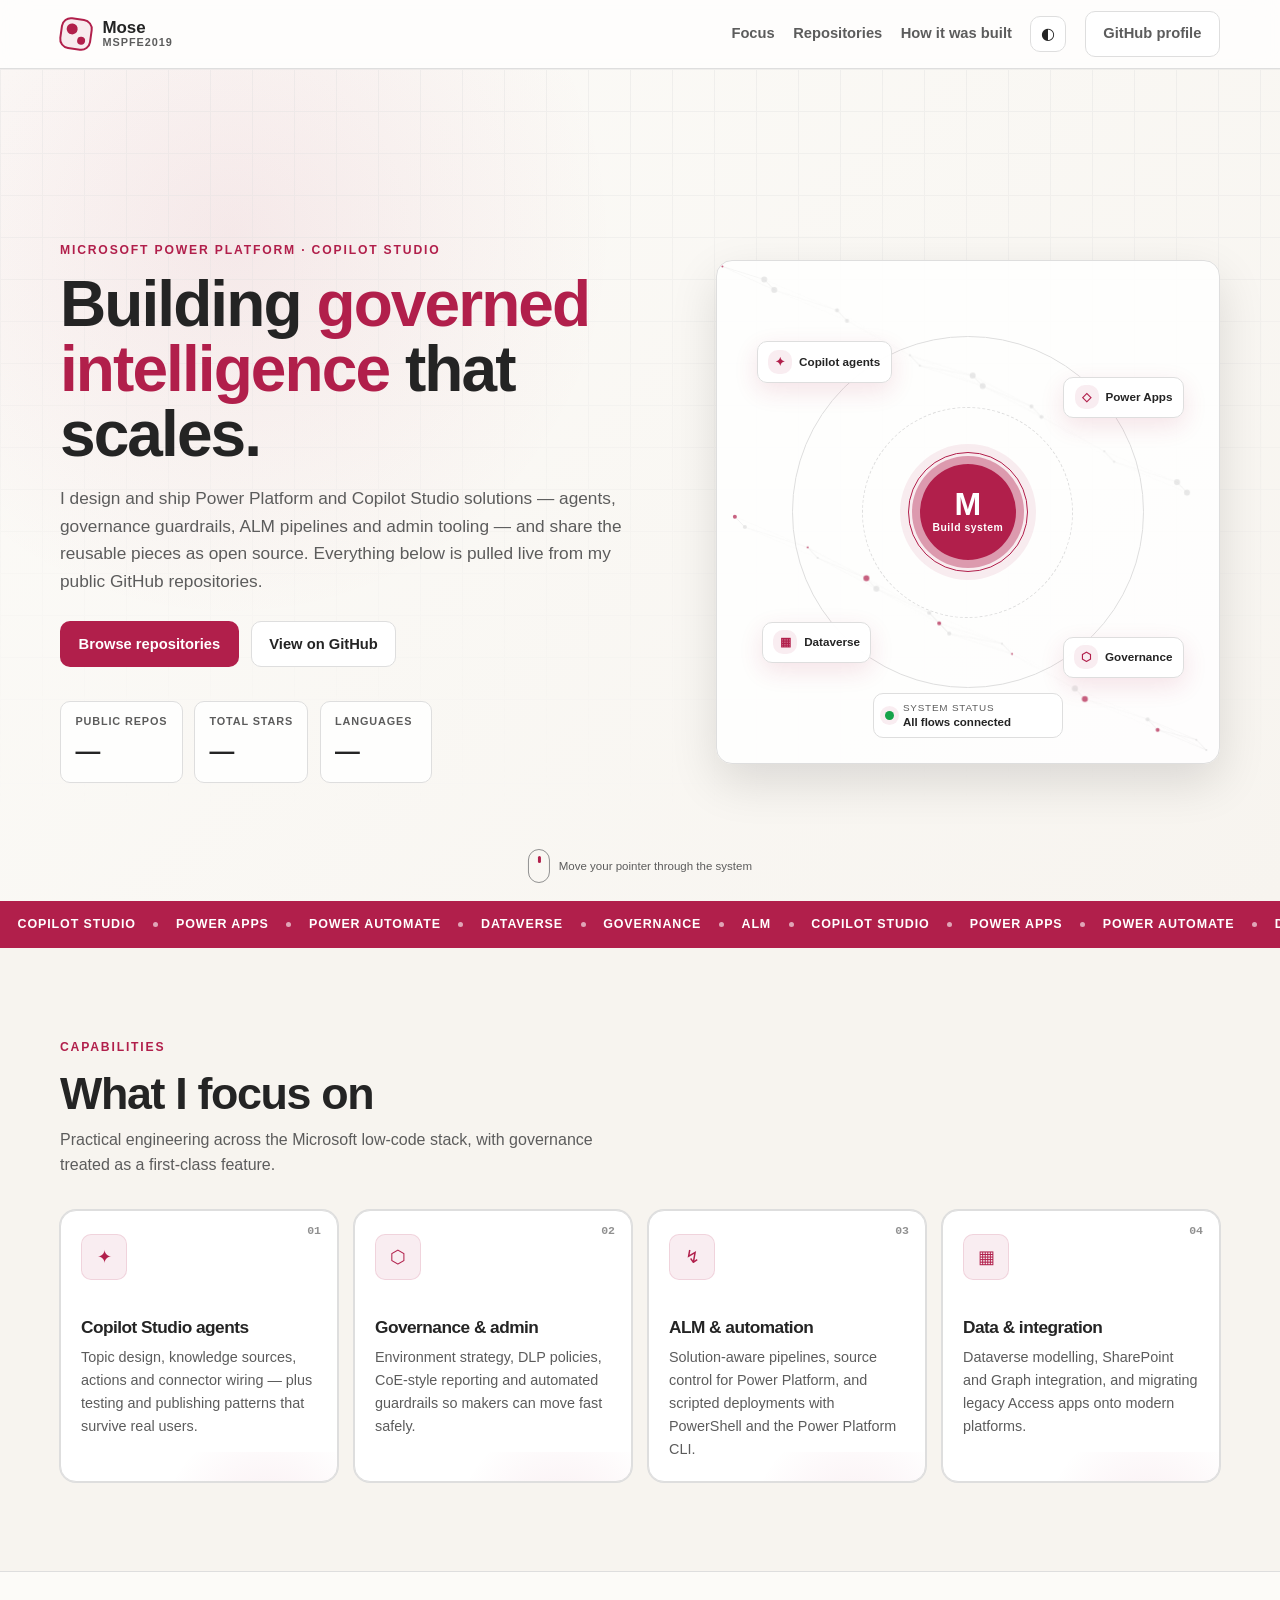
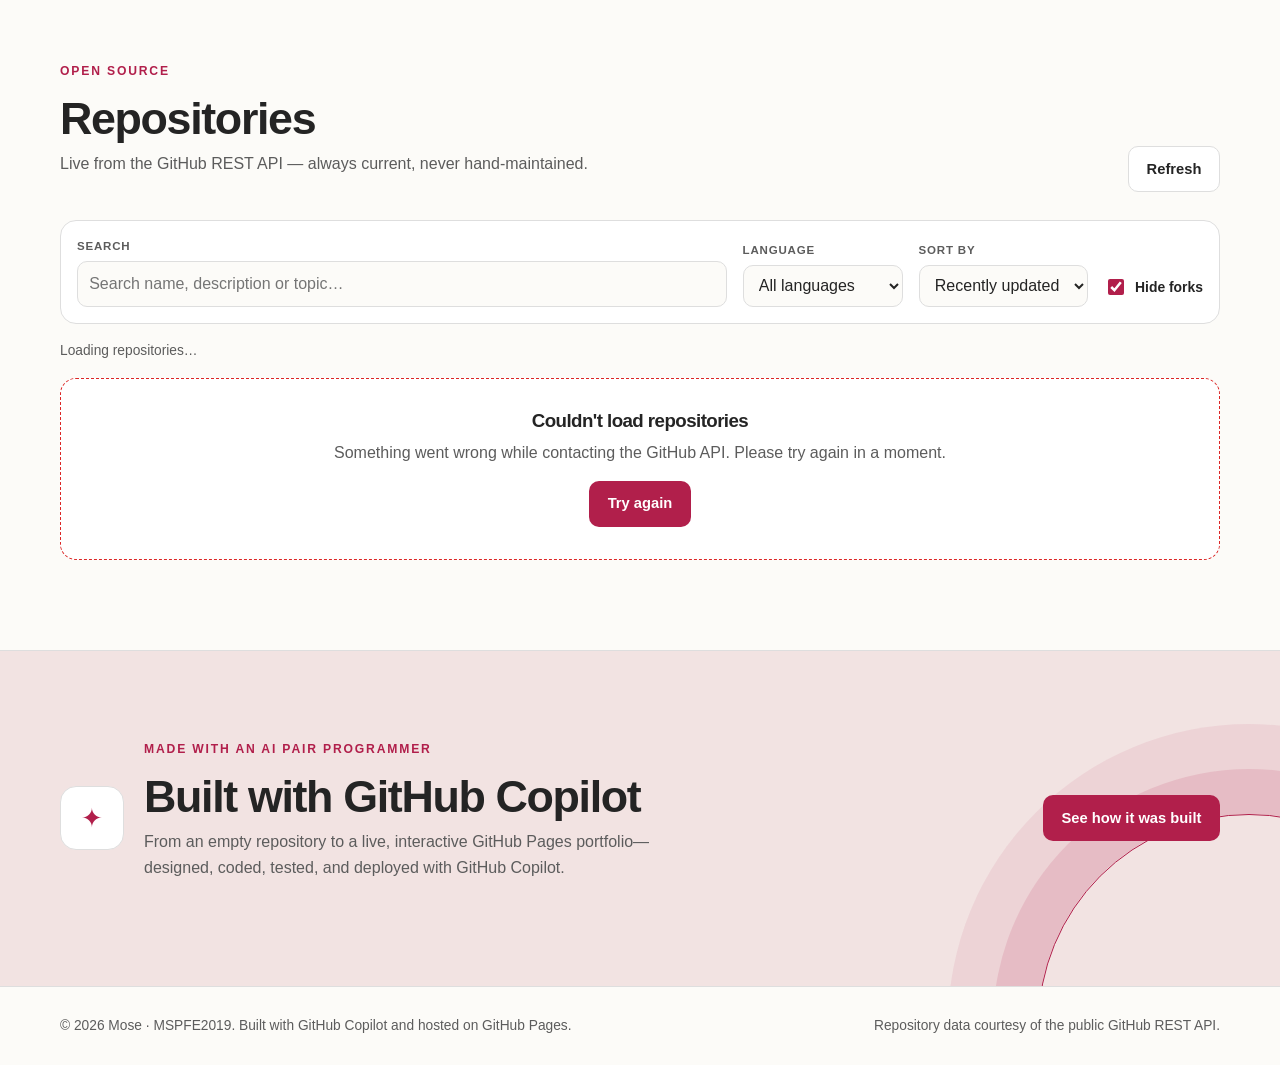
==== commit d662af3b: "Add GitHub Copilot build walkthrough Remove the placeholder contact section, add GitHub Copilot attr" ====
--- a/index.html
+++ b/index.html
@@ -32,7 +32,7 @@
     <nav class="site-nav" aria-label="Primary">
       <a href="#focus">Focus</a>
       <a href="#repos">Repositories</a>
-      <a href="#contact">Contact</a>
+      <a href="build.html">How it was built</a>
       <button class="theme-toggle" id="theme-toggle" type="button" aria-label="Switch color theme">
         <span class="theme-icon" aria-hidden="true">◐</span>
       </button>
@@ -87,8 +87,12 @@
 
   <div class="capability-rail" aria-label="Technology focus">
     <div class="rail-track">
-      <span>Copilot Studio</span><i></i><span>Power Apps</span><i></i><span>Power Automate</span><i></i><span>Dataverse</span><i></i><span>Governance</span><i></i><span>ALM</span><i></i>
-      <span aria-hidden="true">Copilot Studio</span><i aria-hidden="true"></i><span aria-hidden="true">Power Apps</span><i aria-hidden="true"></i><span aria-hidden="true">Power Automate</span><i aria-hidden="true"></i><span aria-hidden="true">Dataverse</span><i aria-hidden="true"></i><span aria-hidden="true">Governance</span><i aria-hidden="true"></i><span aria-hidden="true">ALM</span><i aria-hidden="true"></i>
+      <div class="rail-group">
+        <span>Copilot Studio</span><i></i><span>Power Apps</span><i></i><span>Power Automate</span><i></i><span>Dataverse</span><i></i><span>Governance</span><i></i><span>ALM</span><i></i>
+      </div>
+      <div class="rail-group" aria-hidden="true">
+        <span>Copilot Studio</span><i></i><span>Power Apps</span><i></i><span>Power Automate</span><i></i><span>Dataverse</span><i></i><span>Governance</span><i></i><span>ALM</span><i></i>
+      </div>
     </div>
   </div>
 
@@ -178,23 +182,22 @@
     </div>
   </section>
 
-  <section id="contact" class="section">
-    <div class="wrap contact-inner reveal">
+  <section class="section built-with">
+    <div class="wrap built-with-inner reveal">
+      <div class="copilot-mark" aria-hidden="true">✦</div>
       <div>
-        <h2 class="section-title">Let's build something</h2>
-        <p class="section-lede">Open to collaboration on Power Platform, Copilot Studio and governance tooling.</p>
-      </div>
-      <div class="contact-actions">
-        <a class="btn btn-primary" href="https://github.com/MSPFE2019" target="_blank" rel="noopener">GitHub</a>
-        <a class="btn btn-ghost" href="https://github.com/MSPFE2019?tab=repositories" target="_blank" rel="noopener">All repositories</a>
-      </div>
+        <p class="eyebrow">Made with an AI pair programmer</p>
+        <h2 class="section-title">Built with GitHub Copilot</h2>
+        <p class="section-lede">From an empty repository to a live, interactive GitHub Pages portfolio—designed, coded, tested, and deployed with GitHub Copilot.</p>
+      </div>
+      <a class="btn btn-primary" href="build.html">See how it was built</a>
     </div>
   </section>
 </main>
 
 <footer class="site-footer">
   <div class="wrap footer-inner">
-    <p>&copy; <span id="year"></span> Mose &middot; MSPFE2019. Built as a static GitHub Pages site.</p>
+    <p>&copy; <span id="year"></span> Mose &middot; MSPFE2019. Built with GitHub Copilot and hosted on GitHub Pages.</p>
     <p class="footer-note">Repository data courtesy of the public GitHub REST API.</p>
   </div>
 </footer>
--- a/assets/css/styles.css
+++ b/assets/css/styles.css
@@ -214,7 +214,8 @@
 
 /* Capability rail */
 .capability-rail { overflow: hidden; padding: .85rem 0; background: var(--cp-accent); color: var(--cp-accent-fg); }
-.rail-track { display: flex; align-items: center; width: max-content; animation: marquee 28s linear infinite; }
+.rail-track { display: flex; width: max-content; animation: marquee 28s linear infinite; }
+.rail-group { display: flex; flex: none; align-items: center; min-width: max-content; }
 .rail-track span { padding: 0 1.1rem; font-size: .78rem; font-weight: 750; letter-spacing: .07em; text-transform: uppercase; white-space: nowrap; }
 .rail-track i { width: 5px; height: 5px; background: var(--cp-accent-fg); border-radius: 50%; opacity: .6; }
 
@@ -306,13 +307,16 @@
 .skeleton span:last-child { width: 45%; }
 
 /* Contact + footer */
-#contact { position: relative; overflow: hidden; background: var(--cp-accent-soft); }
-#contact::after {
+.built-with { position: relative; overflow: hidden; background: var(--cp-accent-soft); }
+.built-with::after {
   content: ""; position: absolute; width: 420px; height: 420px; right: -180px; bottom: -250px;
   border: 1px solid var(--cp-accent); border-radius: 50%; box-shadow: 0 0 0 45px var(--cp-highlight), 0 0 0 90px var(--cp-accent-soft);
 }
-.contact-inner { position: relative; z-index: 1; display: flex; align-items: center; justify-content: space-between; gap: 1.5rem; flex-wrap: wrap; }
-.contact-actions { display: flex; flex-wrap: wrap; gap: .75rem; }
+.built-with-inner { position: relative; z-index: 1; display: grid; grid-template-columns: auto 1fr auto; align-items: center; gap: 1.25rem; }
+.copilot-mark {
+  display: grid; place-items: center; width: 64px; height: 64px; color: var(--cp-accent);
+  background: var(--cp-surface); border: 1px solid var(--cp-border); border-radius: 16px; font-size: 1.6rem;
+}
 .site-footer { padding: 1.75rem 0; background: var(--cp-bg-elevated); border-top: 1px solid var(--cp-border); }
 .footer-inner { display: flex; justify-content: space-between; gap: 1rem; flex-wrap: wrap; color: var(--cp-text-muted); font-size: .86rem; }
 .footer-inner p { margin: 0; }
@@ -335,6 +339,8 @@
   .hero-copy { max-width: 760px; }
   .hero-visual { justify-self: center; max-width: 550px; }
   .hero-hint { display: none; }
+  .built-with-inner { grid-template-columns: auto 1fr; }
+  .built-with-inner .btn { grid-column: 2; justify-self: start; }
 }
 @media (max-width: 680px) {
   .wrap { width: min(100% - 1.5rem, 1160px); }
@@ -348,10 +354,65 @@
   .orbit-core { width: 92px; height: 92px; }
   .focus-grid { grid-template-columns: 1fr; }
   .focus-card { min-height: 220px; }
+  .built-with-inner { grid-template-columns: 1fr; }
+  .built-with-inner .btn { grid-column: auto; }
+  .copilot-mark { width: 52px; height: 52px; }
 }
 @media (prefers-reduced-motion: reduce) {
   *, *::before, *::after { animation: none !important; transition-duration: .01ms !important; scroll-behavior: auto !important; }
   .reveal { opacity: 1; transform: none; }
-  .rail-track { animation: none; flex-wrap: wrap; width: auto; justify-content: center; }
-  .rail-track [aria-hidden="true"] { display: none; }
-}
+  .rail-track { animation: none; width: auto; justify-content: center; }
+  .rail-group { flex-wrap: wrap; justify-content: center; min-width: 0; }
+  .rail-group[aria-hidden="true"] { display: none; }
+}
+
+/* Build guide */
+.guide-hero {
+  padding: clamp(4rem, 9vw, 7rem) 0; background:
+    radial-gradient(circle at 80% 25%, var(--cp-accent-soft), transparent 30%),
+    linear-gradient(135deg, var(--cp-bg-elevated), var(--cp-bg));
+  border-bottom: 1px solid var(--cp-border);
+}
+.guide-hero-inner { display: grid; grid-template-columns: 1.05fr .95fr; align-items: center; gap: clamp(2rem, 6vw, 5rem); }
+.guide-hero h1 { max-width: 760px; font-size: clamp(2.6rem, 5.5vw, 4.8rem); }
+.prompt-card { overflow: hidden; background: var(--cp-surface); border: 1px solid var(--cp-border); border-radius: 16px; box-shadow: var(--cp-shadow); }
+.prompt-card-head { display: flex; align-items: center; gap: .55rem; padding: .75rem 1rem; color: var(--cp-text-muted); background: var(--cp-surface-soft); border-bottom: 1px solid var(--cp-border); font-size: .76rem; font-weight: 700; letter-spacing: .05em; text-transform: uppercase; }
+.prompt-card pre, .code-window pre { margin: 0; overflow-x: auto; padding: 1.25rem; color: var(--cp-text); }
+.prompt-card code, .code-window code, .guide-step code { font-family: Consolas, "Courier New", Courier, monospace; font-size: .84rem; }
+.guide-layout { display: grid; grid-template-columns: 210px minmax(0, 1fr); align-items: start; gap: clamp(2rem, 6vw, 5rem); }
+.guide-nav { position: sticky; top: 96px; display: grid; gap: .45rem; padding: 1rem; background: var(--cp-surface); border: 1px solid var(--cp-border); border-radius: 16px; }
+.guide-nav .eyebrow { margin-bottom: .35rem; }
+.guide-nav a { padding: .3rem .4rem; color: var(--cp-text-muted); border-left: 2px solid var(--cp-border); font-size: .8rem; text-decoration: none; }
+.guide-nav a:hover { color: var(--cp-accent); border-color: var(--cp-accent); }
+.guide-content { min-width: 0; }
+.guide-content > .section-heading { margin-bottom: 2.5rem; }
+.guide-step { display: grid; grid-template-columns: 64px minmax(0, 1fr); gap: 1rem; padding: 2rem 0; border-top: 1px solid var(--cp-border); scroll-margin-top: 90px; }
+.guide-step h3 { font-size: clamp(1.3rem, 2.5vw, 1.8rem); }
+.guide-step p { color: var(--cp-text-muted); }
+.step-number { display: grid; place-items: center; width: 48px; height: 48px; color: var(--cp-accent); background: var(--cp-accent-soft); border: 1px solid var(--cp-highlight); border-radius: .625rem; font: 700 .82rem Consolas, "Courier New", Courier, monospace; }
+.command-block { display: flex; align-items: center; justify-content: space-between; gap: 1rem; margin: 1rem 0; padding: .85rem 1rem; color: var(--cp-text); background: var(--cp-surface-soft); border: 1px solid var(--cp-border); border-radius: .625rem; }
+.command-block span { color: var(--cp-text-muted); font-size: .72rem; font-weight: 700; letter-spacing: .06em; text-transform: uppercase; }
+.tip { margin: 1rem 0; padding: 1rem; color: var(--cp-text-muted); background: var(--cp-accent-soft); border-left: 3px solid var(--cp-accent); border-radius: 0 .625rem .625rem 0; }
+.tip strong { color: var(--cp-text); }
+.code-window { margin: 1rem 0; overflow: hidden; background: var(--cp-surface); border: 1px solid var(--cp-border); border-radius: 16px; }
+.code-window-head { display: flex; align-items: center; gap: .35rem; padding: .65rem .8rem; background: var(--cp-surface-soft); border-bottom: 1px solid var(--cp-border); }
+.code-window-head span { width: 8px; height: 8px; background: var(--cp-border-strong); border-radius: 50%; }
+.code-window-head small { margin-left: auto; color: var(--cp-text-muted); font-family: Consolas, "Courier New", Courier, monospace; }
+.feature-pills { display: flex; flex-wrap: wrap; gap: .45rem; margin: 1rem 0; }
+.feature-pills span { padding: .35rem .6rem; color: var(--cp-accent); background: var(--cp-accent-soft); border-radius: .625rem; font-size: .76rem; font-weight: 700; }
+.check-grid { display: grid; grid-template-columns: repeat(2, 1fr); gap: .65rem; margin: 1rem 0; }
+.check-grid div { display: flex; align-items: center; gap: .55rem; padding: .75rem; background: var(--cp-surface); border: 1px solid var(--cp-border); border-radius: .625rem; }
+.check-grid strong { color: var(--cp-success); }
+.check-grid span { color: var(--cp-text-muted); font-size: .84rem; }
+@media (max-width: 860px) {
+  .guide-hero-inner { grid-template-columns: 1fr; }
+  .guide-layout { grid-template-columns: 1fr; }
+  .guide-nav { position: static; grid-template-columns: repeat(2, 1fr); }
+  .guide-nav .eyebrow { grid-column: 1 / -1; }
+}
+@media (max-width: 560px) {
+  .guide-nav { grid-template-columns: 1fr; }
+  .guide-step { grid-template-columns: 1fr; }
+  .check-grid { grid-template-columns: 1fr; }
+  .command-block { align-items: flex-start; flex-direction: column; }
+}
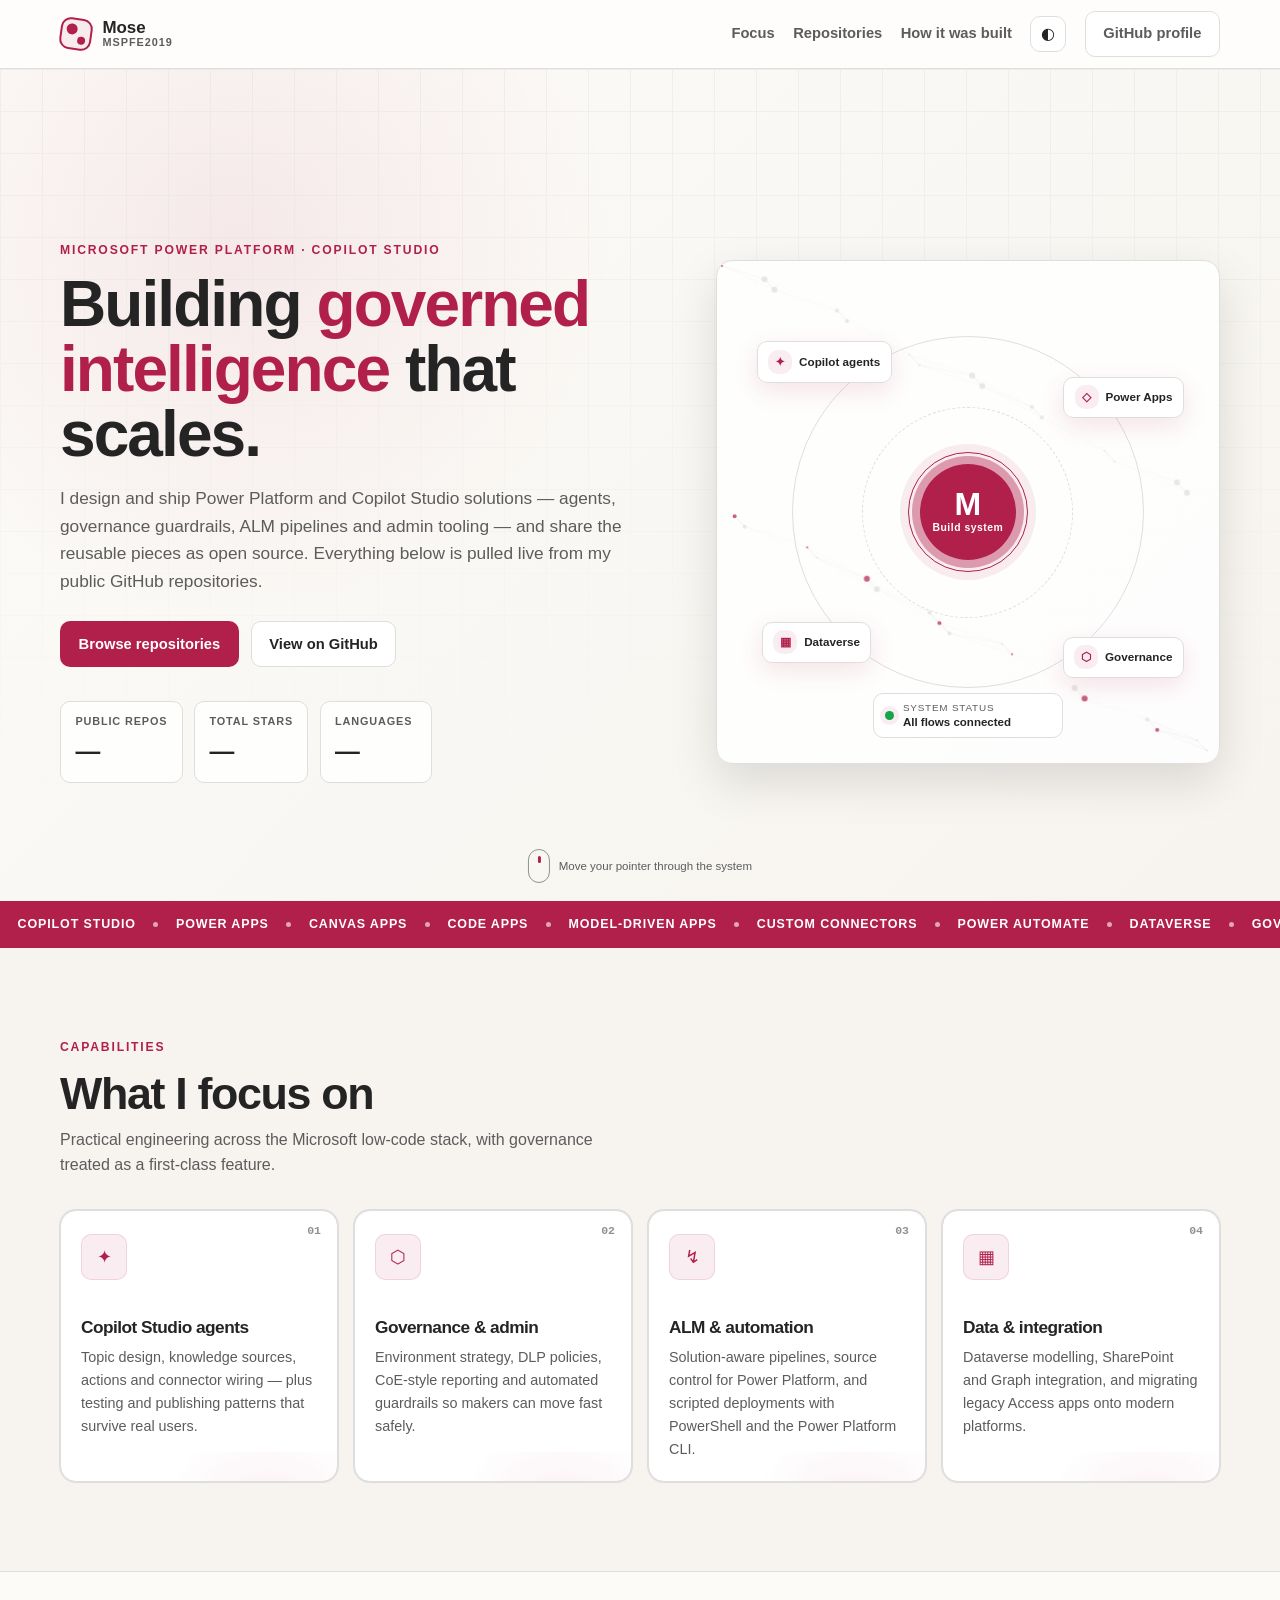
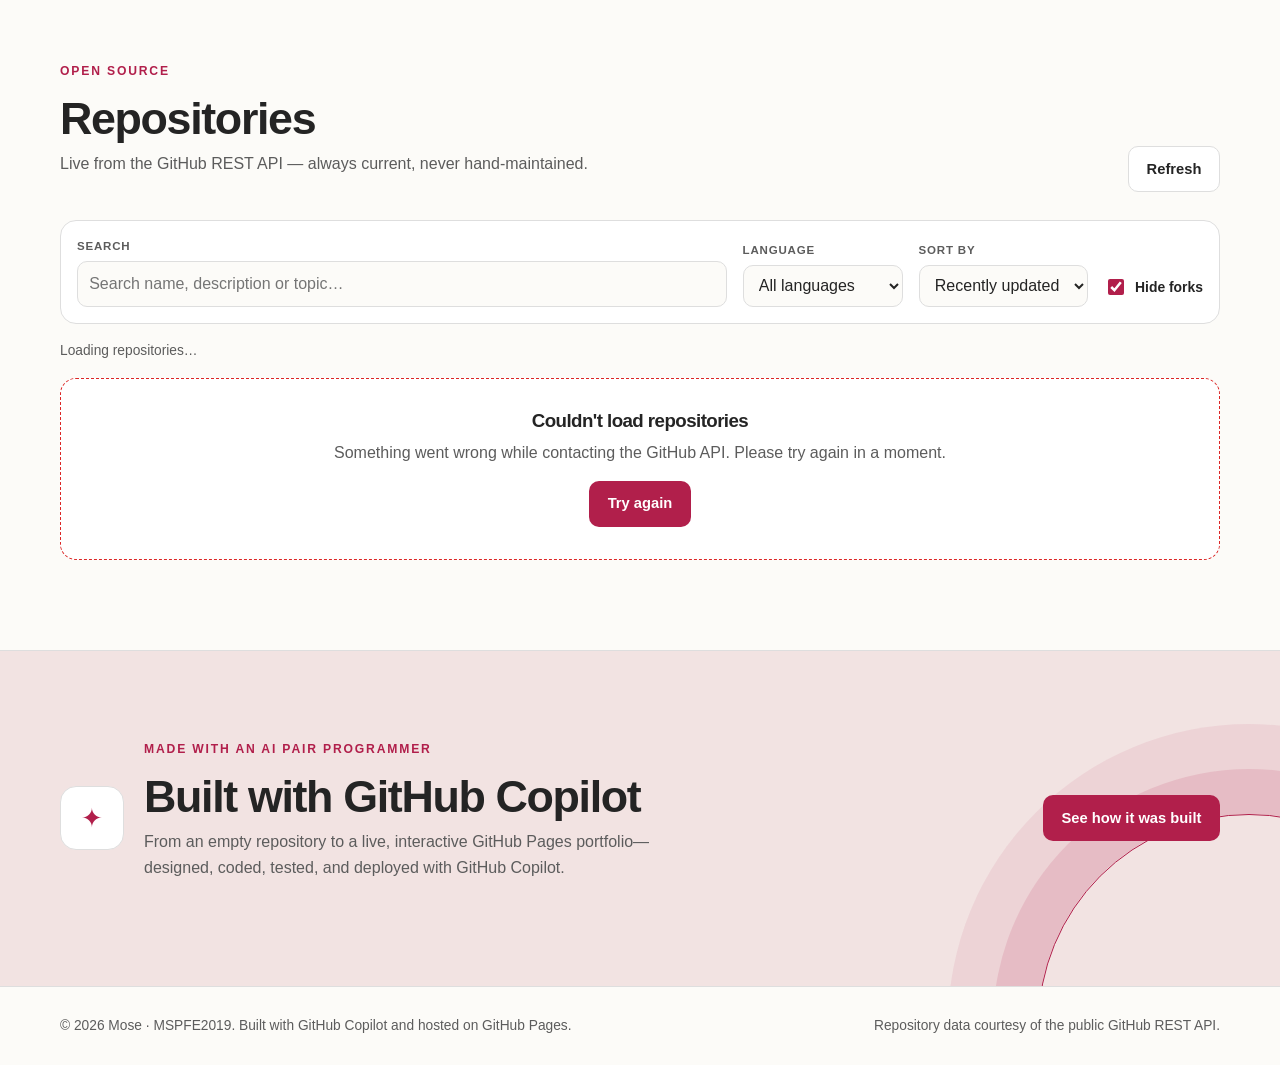
==== commit 6fec5562: "Expand continuous Power Platform ticker Add Canvas Apps, Code Apps, Model-Driven Apps, and Custom Co" ====
--- a/index.html
+++ b/index.html
@@ -88,10 +88,10 @@
   <div class="capability-rail" aria-label="Technology focus">
     <div class="rail-track">
       <div class="rail-group">
-        <span>Copilot Studio</span><i></i><span>Power Apps</span><i></i><span>Power Automate</span><i></i><span>Dataverse</span><i></i><span>Governance</span><i></i><span>ALM</span><i></i>
+        <span>Copilot Studio</span><i></i><span>Power Apps</span><i></i><span>Canvas Apps</span><i></i><span>Code Apps</span><i></i><span>Model-Driven Apps</span><i></i><span>Custom Connectors</span><i></i><span>Power Automate</span><i></i><span>Dataverse</span><i></i><span>Governance</span><i></i><span>ALM</span><i></i>
       </div>
       <div class="rail-group" aria-hidden="true">
-        <span>Copilot Studio</span><i></i><span>Power Apps</span><i></i><span>Power Automate</span><i></i><span>Dataverse</span><i></i><span>Governance</span><i></i><span>ALM</span><i></i>
+        <span>Copilot Studio</span><i></i><span>Power Apps</span><i></i><span>Canvas Apps</span><i></i><span>Code Apps</span><i></i><span>Model-Driven Apps</span><i></i><span>Custom Connectors</span><i></i><span>Power Automate</span><i></i><span>Dataverse</span><i></i><span>Governance</span><i></i><span>ALM</span><i></i>
       </div>
     </div>
   </div>
--- a/assets/css/styles.css
+++ b/assets/css/styles.css
@@ -215,7 +215,7 @@
 /* Capability rail */
 .capability-rail { overflow: hidden; padding: .85rem 0; background: var(--cp-accent); color: var(--cp-accent-fg); }
 .rail-track { display: flex; width: max-content; animation: marquee 28s linear infinite; }
-.rail-group { display: flex; flex: none; align-items: center; min-width: max-content; }
+.rail-group { display: flex; flex: none; align-items: center; width: max-content; min-width: 100vw; justify-content: space-around; }
 .rail-track span { padding: 0 1.1rem; font-size: .78rem; font-weight: 750; letter-spacing: .07em; text-transform: uppercase; white-space: nowrap; }
 .rail-track i { width: 5px; height: 5px; background: var(--cp-accent-fg); border-radius: 50%; opacity: .6; }
 
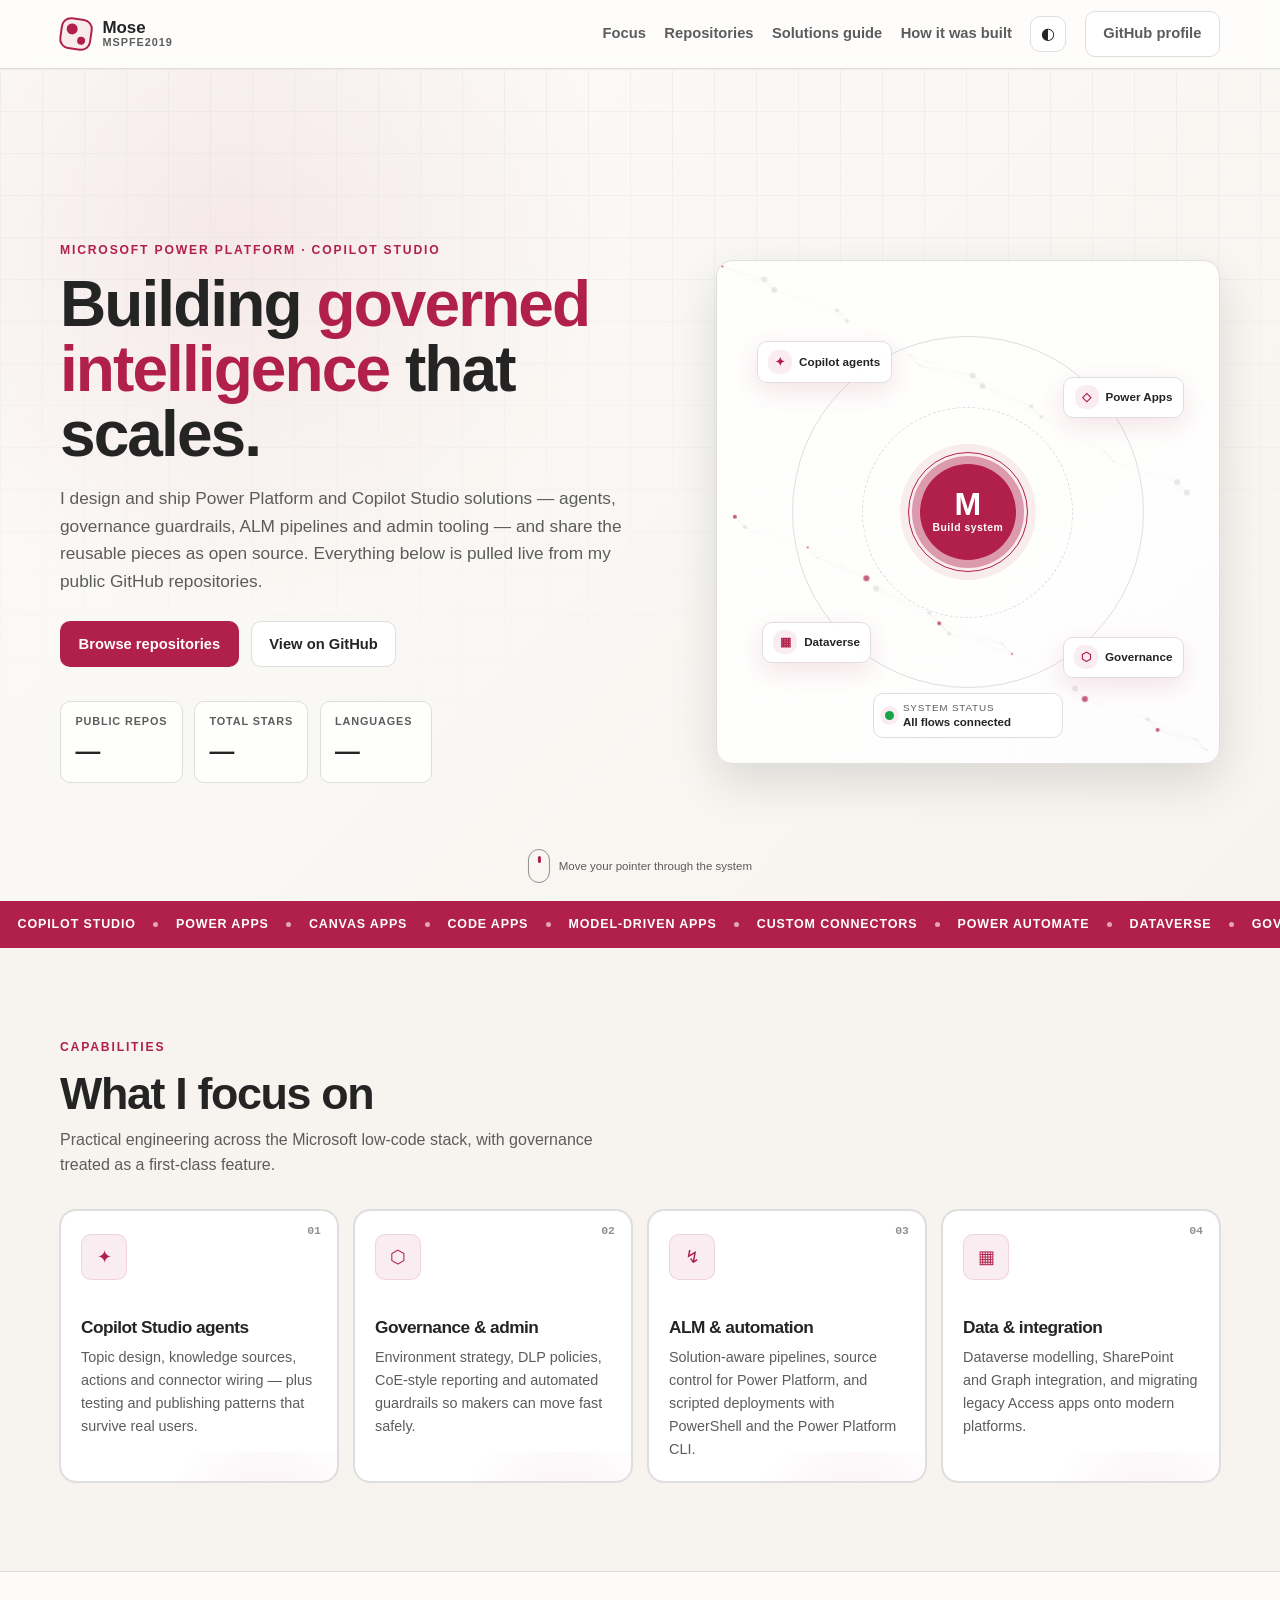
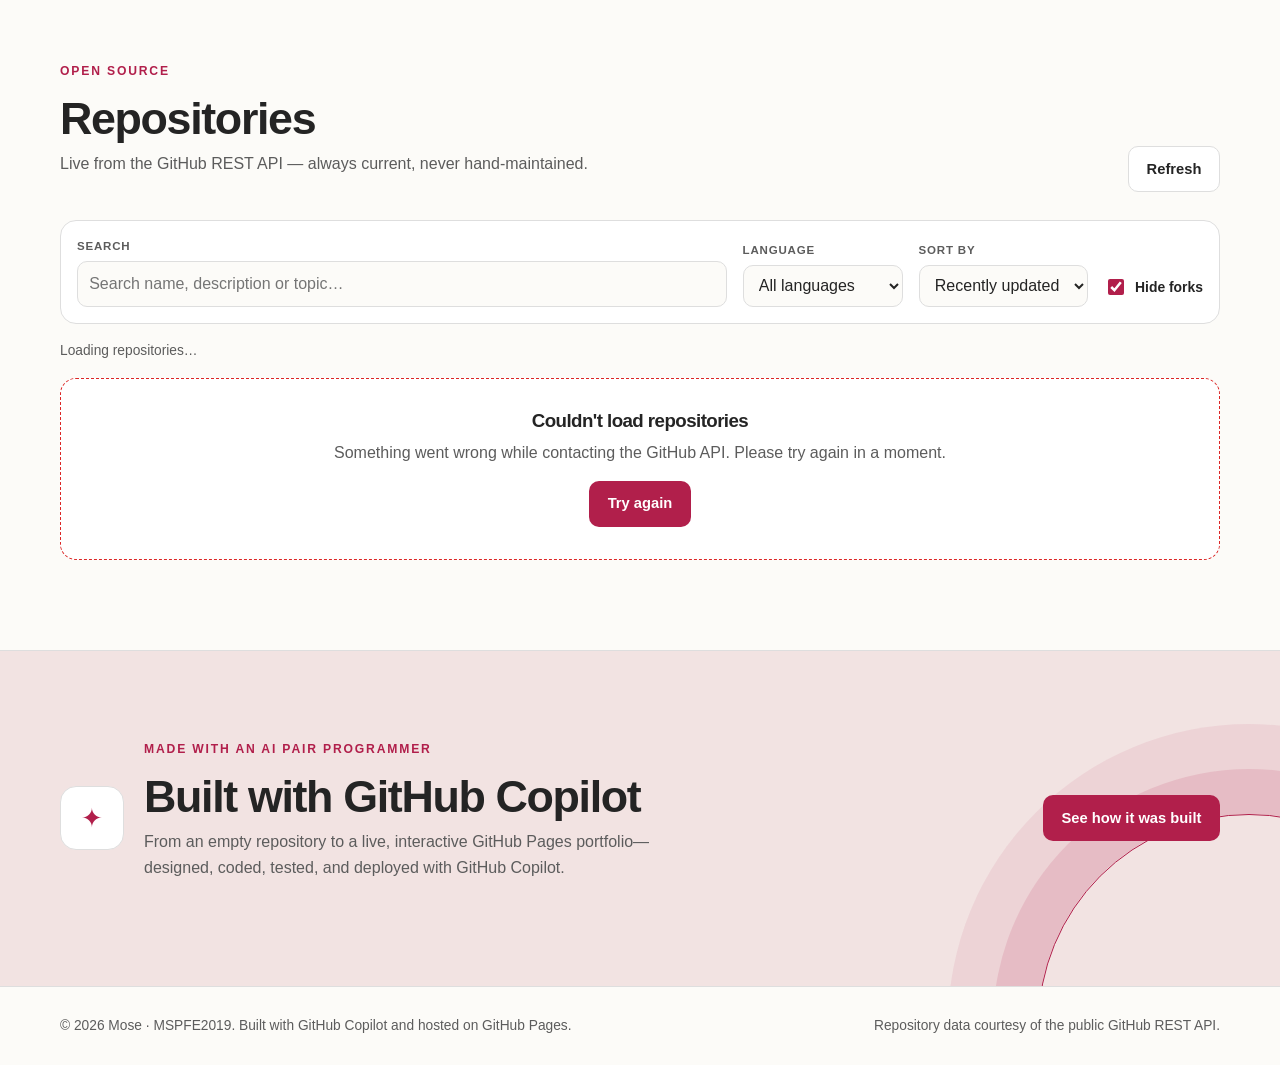
==== commit 6f6858d9: "Add Power Platform solutions guide Co-authored-by: Copilot <223556219+Copilot@users.noreply.github.c" ====
--- a/index.html
+++ b/index.html
@@ -32,6 +32,7 @@
     <nav class="site-nav" aria-label="Primary">
       <a href="#focus">Focus</a>
       <a href="#repos">Repositories</a>
+      <a href="power-platform-solutions-guide.html">Solutions guide</a>
       <a href="build.html">How it was built</a>
       <button class="theme-toggle" id="theme-toggle" type="button" aria-label="Switch color theme">
         <span class="theme-icon" aria-hidden="true">◐</span>
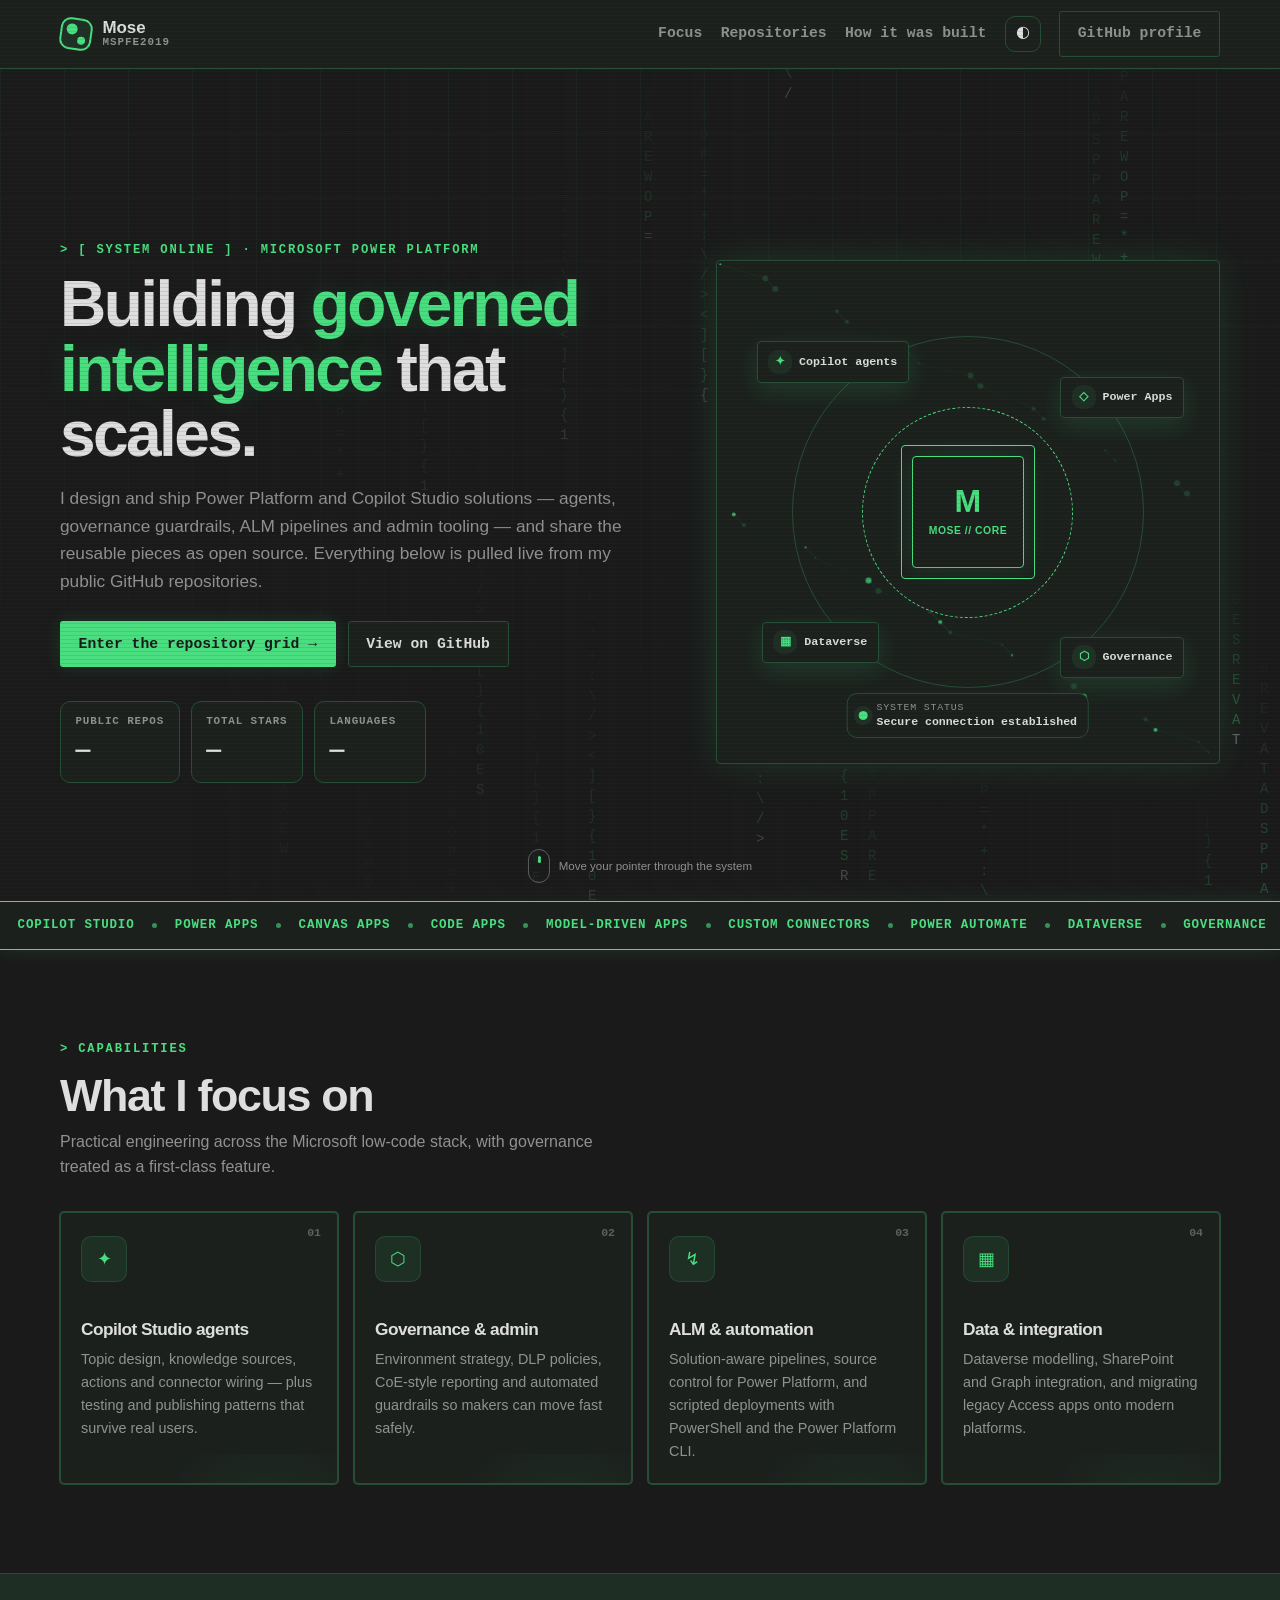
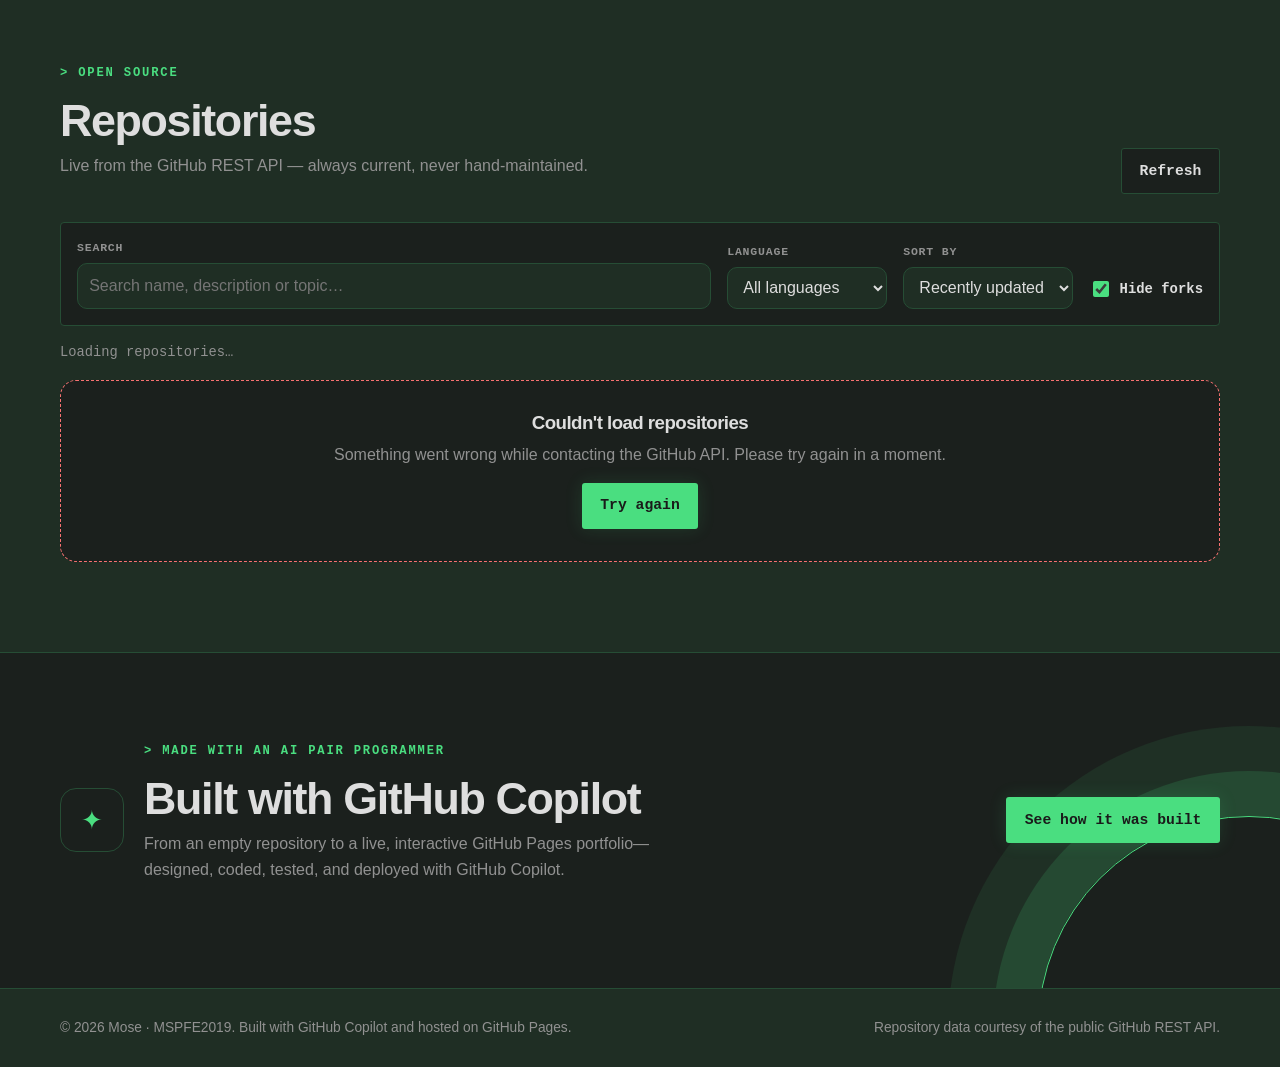
==== commit 7063e655: "Give portfolio a digital-terminal redesign Add green code rain, scanlines, terminal panels and share" ====
--- a/index.html
+++ b/index.html
@@ -1,11 +1,10 @@
 <!DOCTYPE html>
-<html lang="en">
+<html lang="en" class="terminal-mode">
 <head>
 <script>
   (() => {
     const param = new URLSearchParams(window.location.search).get("scoutTheme");
-    const theme =
-      param || (window.matchMedia("(prefers-color-scheme: dark)").matches ? "dark" : "light");
+    const theme = param === "light" ? "light" : "dark";
     document.documentElement.setAttribute("data-theme", theme);
   })();
 </script>
@@ -20,6 +19,7 @@
 <link rel="stylesheet" href="assets/css/styles.css" />
 </head>
 <body>
+<canvas class="code-rain" id="code-rain" aria-hidden="true"></canvas>
 <a class="skip-link" href="#repos">Skip to repositories</a>
 <div class="scroll-progress" id="scroll-progress" aria-hidden="true"></div>
 
@@ -32,7 +32,6 @@
     <nav class="site-nav" aria-label="Primary">
       <a href="#focus">Focus</a>
       <a href="#repos">Repositories</a>
-      <a href="power-platform-solutions-guide.html">Solutions guide</a>
       <a href="build.html">How it was built</a>
       <button class="theme-toggle" id="theme-toggle" type="button" aria-label="Switch color theme">
         <span class="theme-icon" aria-hidden="true">◐</span>
@@ -46,7 +45,7 @@
   <section class="hero">
     <div class="wrap hero-inner">
       <div class="hero-copy reveal">
-        <p class="eyebrow">Microsoft Power Platform &middot; Copilot Studio</p>
+        <p class="eyebrow">[ SYSTEM ONLINE ] &middot; Microsoft Power Platform</p>
         <h1>Building <span class="accent-text">governed intelligence</span> that scales.</h1>
         <p class="lede">
           I design and ship Power Platform and Copilot Studio solutions — agents, governance
@@ -54,7 +53,7 @@
           Everything below is pulled live from my public GitHub repositories.
         </p>
         <div class="hero-actions">
-          <a class="btn btn-primary" href="#repos">Browse repositories</a>
+          <a class="btn btn-primary" href="#repos">Enter the repository grid &rarr;</a>
           <a class="btn btn-ghost" href="https://github.com/MSPFE2019?tab=repositories" target="_blank" rel="noopener">View on GitHub</a>
         </div>
         <dl class="hero-stats" id="profile-stats">
@@ -68,7 +67,7 @@
         <div class="orbit-core" aria-hidden="true">
           <span class="core-pulse"></span>
           <strong>M</strong>
-          <small>Build system</small>
+          <small>MOSE // CORE</small>
         </div>
         <div class="orbit-node node-agent" data-node="agent"><span>✦</span>Copilot agents</div>
         <div class="orbit-node node-apps" data-node="apps"><span>◇</span>Power Apps</div>
@@ -78,7 +77,7 @@
           <span class="status-dot"></span>
           <div>
             <small>System status</small>
-            <strong>All flows connected</strong>
+            <strong>Secure connection established</strong>
           </div>
         </div>
       </div>
@@ -204,5 +203,6 @@
 </footer>
 
 <script src="assets/js/app.js"></script>
+<script src="assets/js/rain.js"></script>
 </body>
 </html>
--- a/assets/css/styles.css
+++ b/assets/css/styles.css
@@ -52,6 +52,23 @@
 }
 
 * { box-sizing: border-box; }
+html.terminal-mode {
+  --cp-accent: var(--cp-success);
+  --cp-accent-hover: color-mix(in srgb, var(--cp-success) 80%, var(--cp-text));
+  --cp-accent-soft: color-mix(in srgb, var(--cp-success) 8%, transparent);
+  --cp-highlight: color-mix(in srgb, var(--cp-success) 14%, transparent);
+  --cp-link: var(--cp-success);
+}
+html.terminal-mode[data-theme="dark"] {
+  --cp-bg: var(--cp-accent-fg);
+  --cp-bg-elevated: color-mix(in srgb, var(--cp-accent-fg) 90%, var(--cp-success));
+  --cp-surface: color-mix(in srgb, var(--cp-accent-fg) 97%, var(--cp-success));
+  --cp-surface-soft: color-mix(in srgb, var(--cp-accent-fg) 88%, var(--cp-success));
+  --cp-border: color-mix(in srgb, var(--cp-success) 26%, var(--cp-accent-fg));
+  --cp-overlay: var(--cp-surface);
+  --cp-panel: var(--cp-surface);
+  --cp-panel-strong: var(--cp-surface);
+}
 html { scroll-behavior: smooth; }
 body {
   margin: 0;
@@ -260,7 +277,7 @@
 .field-check label { color: var(--cp-text); font-size: .87rem; letter-spacing: 0; text-transform: none; }
 .field-check input { width: 16px; height: 16px; accent-color: var(--cp-accent); }
 .result-count { margin: 0 0 1rem; color: var(--cp-text-muted); font-size: .86rem; }
-.repo-grid { display: grid; grid-template-columns: repeat(auto-fill, minmax(290px, 1fr)); gap: 1rem; perspective: 1200px; }
+.repo-grid { display: grid; grid-template-columns: repeat(auto-fill, minmax(min(100%, 290px), 1fr)); gap: 1rem; perspective: 1200px; }
 .repo-card {
   position: relative; display: flex; flex-direction: column; gap: .7rem; min-height: 245px; padding: 1.15rem;
   overflow: hidden; background: var(--cp-surface); border: 1px solid var(--cp-border); border-radius: 16px;
@@ -416,3 +433,69 @@
   .check-grid { grid-template-columns: 1fr; }
   .command-block { align-items: flex-start; flex-direction: column; }
 }
+
+/* Original digital-terminal styling, with no film assets or quoted material. */
+.code-rain {
+  position: fixed; inset: 0; width: 100%; height: 100%;
+  pointer-events: none; z-index: -1; opacity: .65;
+}
+.terminal-mode body { isolation: isolate; }
+.terminal-mode body::after {
+  content: ""; position: fixed; inset: 0; z-index: 80; pointer-events: none; opacity: .13;
+  background: repeating-linear-gradient(to bottom, transparent 0 3px, var(--cp-border) 3px 4px);
+}
+.terminal-mode .hero,
+.terminal-mode .guide-hero {
+  background: linear-gradient(90deg, var(--cp-bg) 15%, transparent);
+}
+.terminal-mode .hero::before { background-size: 64px 64px; opacity: .2; }
+.terminal-mode h1 { letter-spacing: -.04em; }
+.terminal-mode .accent-text { text-shadow: 0 0 28px var(--cp-highlight); }
+.terminal-mode .eyebrow::before { content: "> "; }
+.terminal-mode .brand-sub,
+.terminal-mode .eyebrow,
+.terminal-mode .btn,
+.terminal-mode .site-nav,
+.terminal-mode .rail-track,
+.terminal-mode .hero-stats,
+.terminal-mode .orbit-node,
+.terminal-mode .visual-status,
+.terminal-mode .repo-name,
+.terminal-mode .repo-meta,
+.terminal-mode .field label,
+.terminal-mode .result-count {
+  font-family: Consolas, "Courier New", Courier, monospace;
+}
+.terminal-mode .hero-visual { border-radius: 4px; box-shadow: 0 0 40px var(--cp-highlight); }
+.terminal-mode .hero-visual::after { border-color: var(--cp-success); }
+.terminal-mode .orbit-core {
+  border-radius: 4px; background: var(--cp-surface);
+  border: 1px solid var(--cp-success); color: var(--cp-success);
+  box-shadow: 0 0 28px var(--cp-highlight);
+}
+.terminal-mode .core-pulse { border-radius: 4px; }
+.terminal-mode .orbit-core small { margin-top: .35rem; }
+.terminal-mode .orbit-node { border-radius: 4px; }
+.terminal-mode .focus-card,
+.terminal-mode .repo-card,
+.terminal-mode .prompt-card,
+.terminal-mode .code-window,
+.terminal-mode .guide-nav,
+.terminal-mode .controls { border-radius: 4px; }
+.terminal-mode .focus-card:hover,
+.terminal-mode .repo-card:hover { box-shadow: 0 0 24px var(--cp-highlight); }
+.terminal-mode .btn { border-radius: 3px; }
+.terminal-mode .btn-primary { box-shadow: 0 0 18px var(--cp-highlight); }
+.terminal-mode .capability-rail {
+  color: var(--cp-success); background: var(--cp-surface);
+  border-block: 1px solid var(--cp-success);
+  box-shadow: 0 0 20px var(--cp-highlight);
+}
+.terminal-mode .rail-track i { background: var(--cp-success); }
+.terminal-mode .built-with { background: var(--cp-surface); }
+.terminal-mode .section-alt { background: var(--cp-bg-elevated); }
+.terminal-mode .guide-step { scroll-margin-top: 90px; }
+.terminal-mode section[id] { scroll-margin-top: 80px; }
+@media (prefers-reduced-motion: reduce) {
+  .code-rain { display: none; }
+}
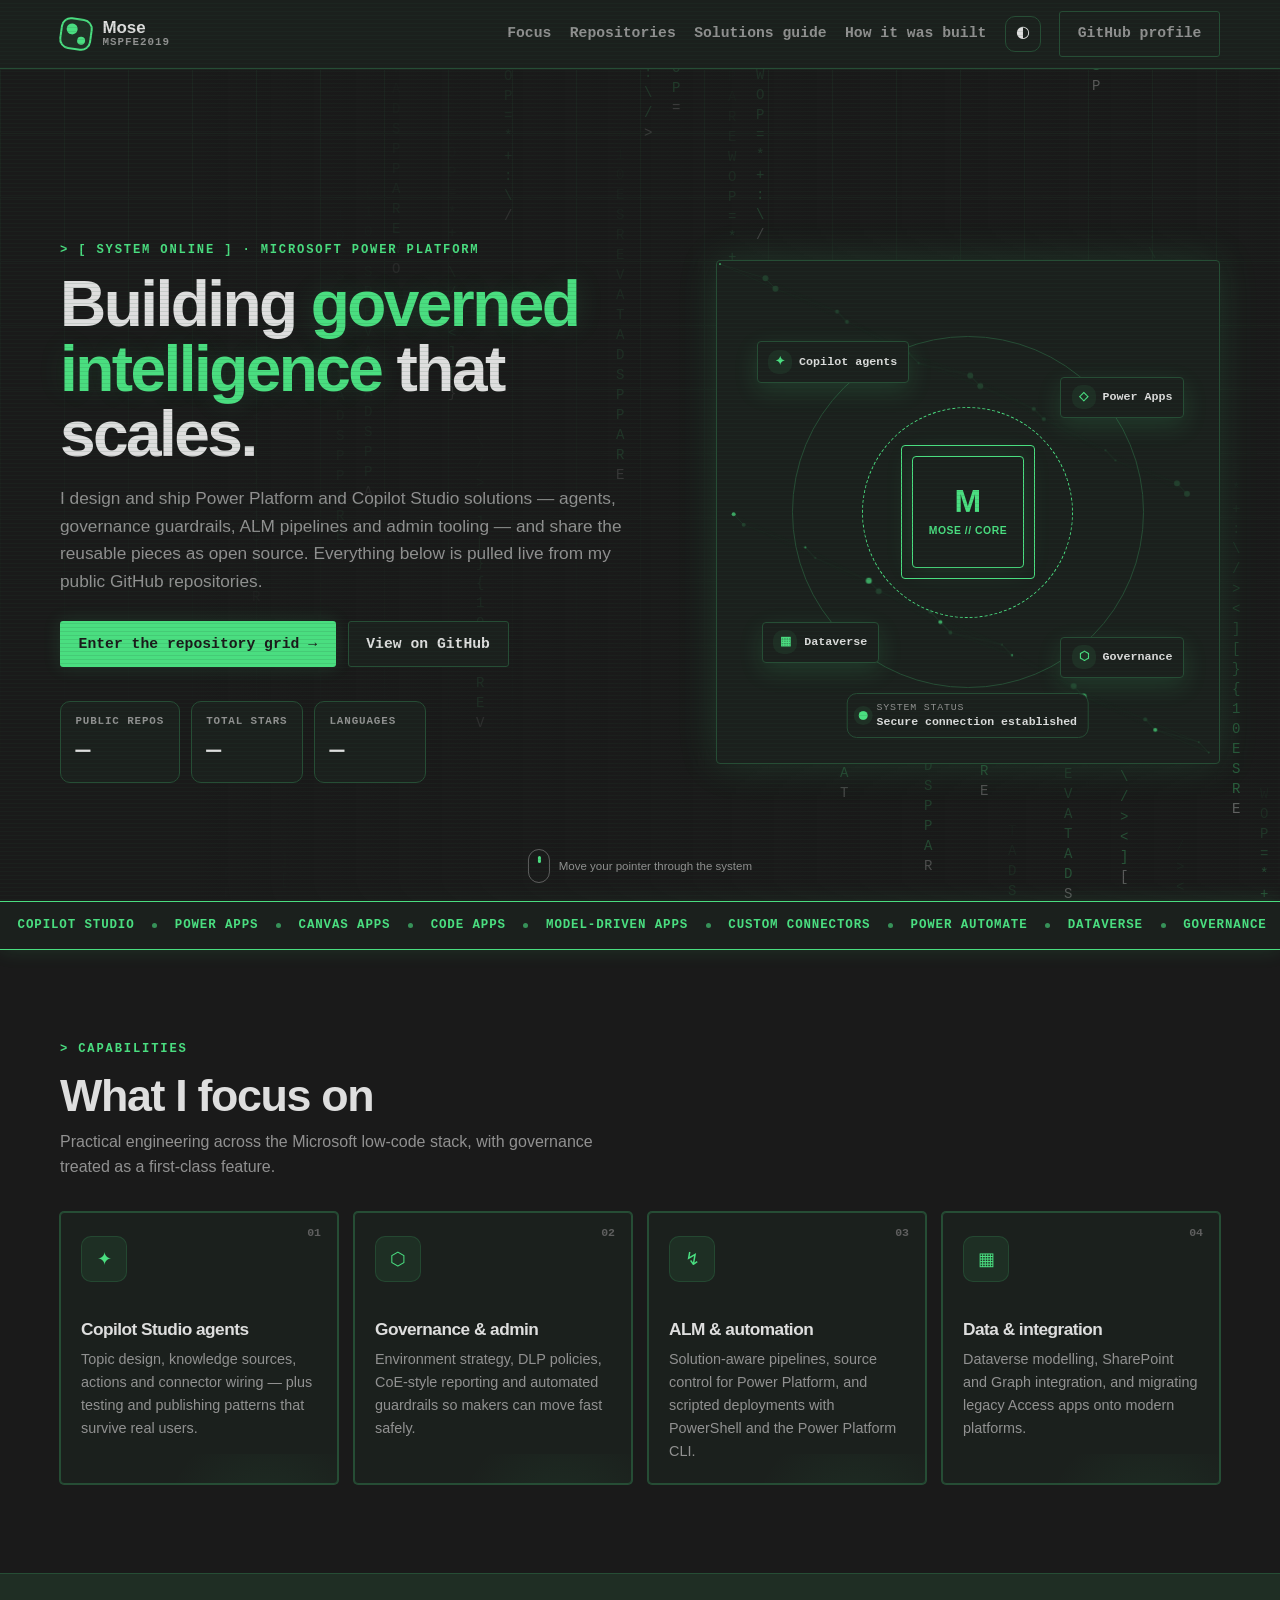
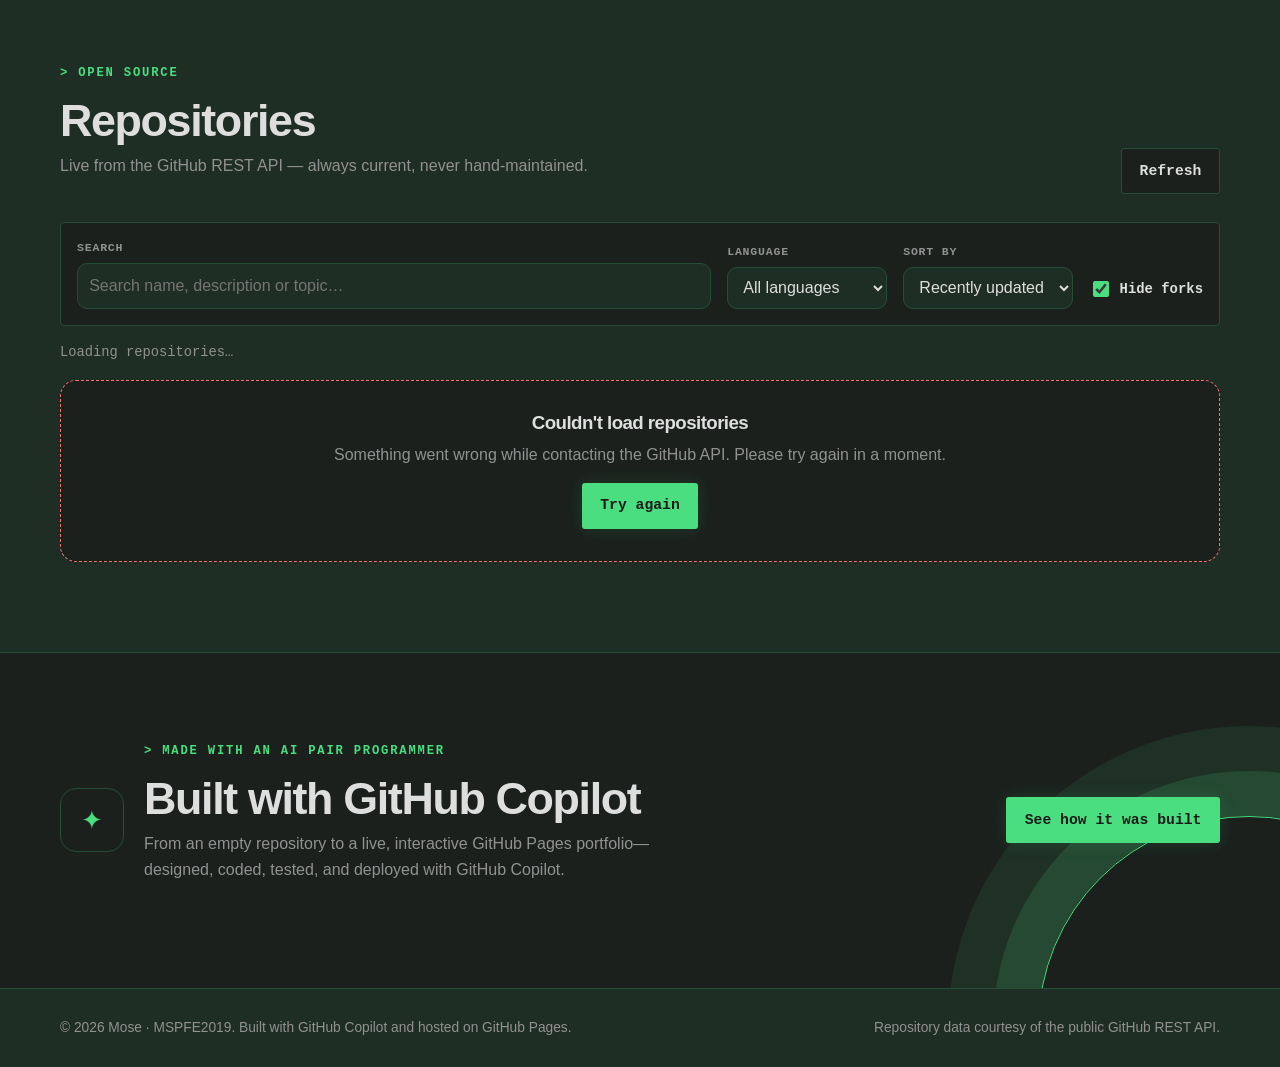
==== commit ffd31353: "Merge remote-tracking branch 'origin/main' into morichar-microsoft-mose-portfolio-page" ====
--- a/index.html
+++ b/index.html
@@ -32,6 +32,7 @@
     <nav class="site-nav" aria-label="Primary">
       <a href="#focus">Focus</a>
       <a href="#repos">Repositories</a>
+      <a href="power-platform-solutions-guide.html">Solutions guide</a>
       <a href="build.html">How it was built</a>
       <button class="theme-toggle" id="theme-toggle" type="button" aria-label="Switch color theme">
         <span class="theme-icon" aria-hidden="true">◐</span>
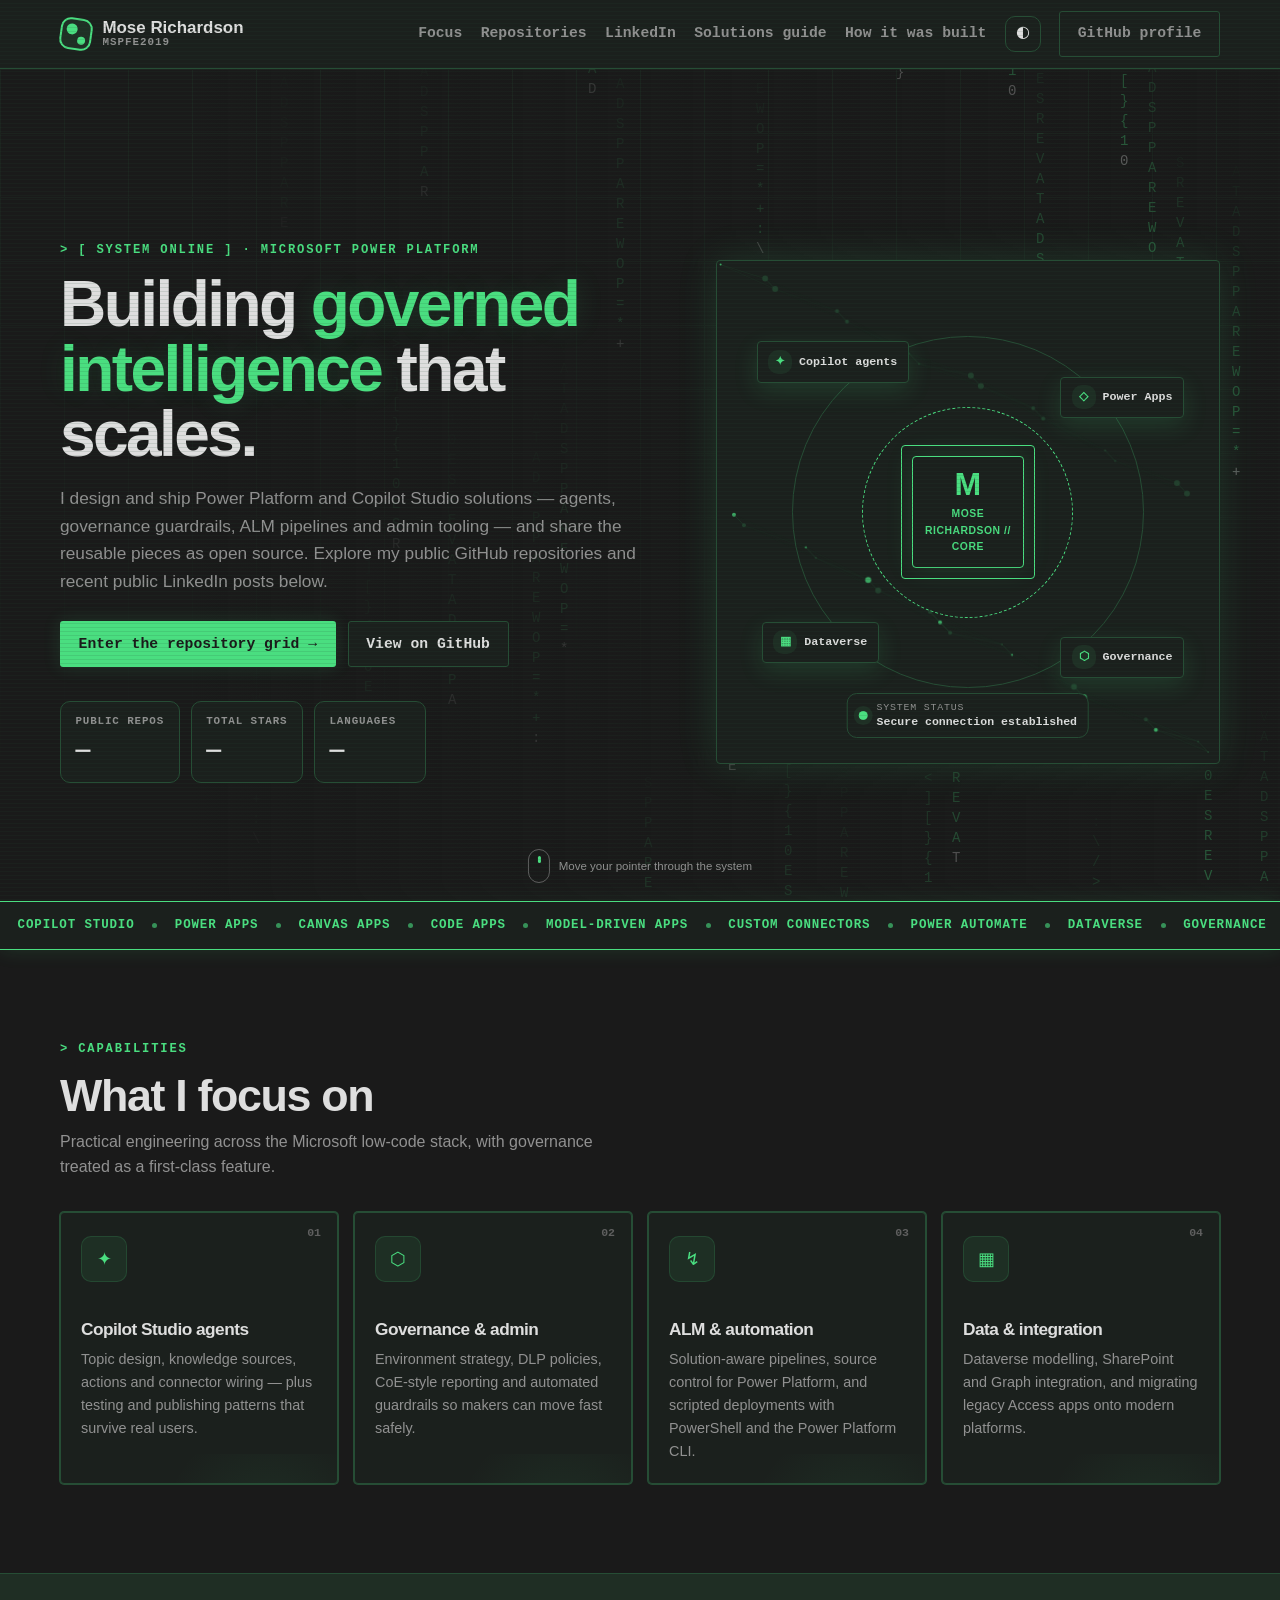
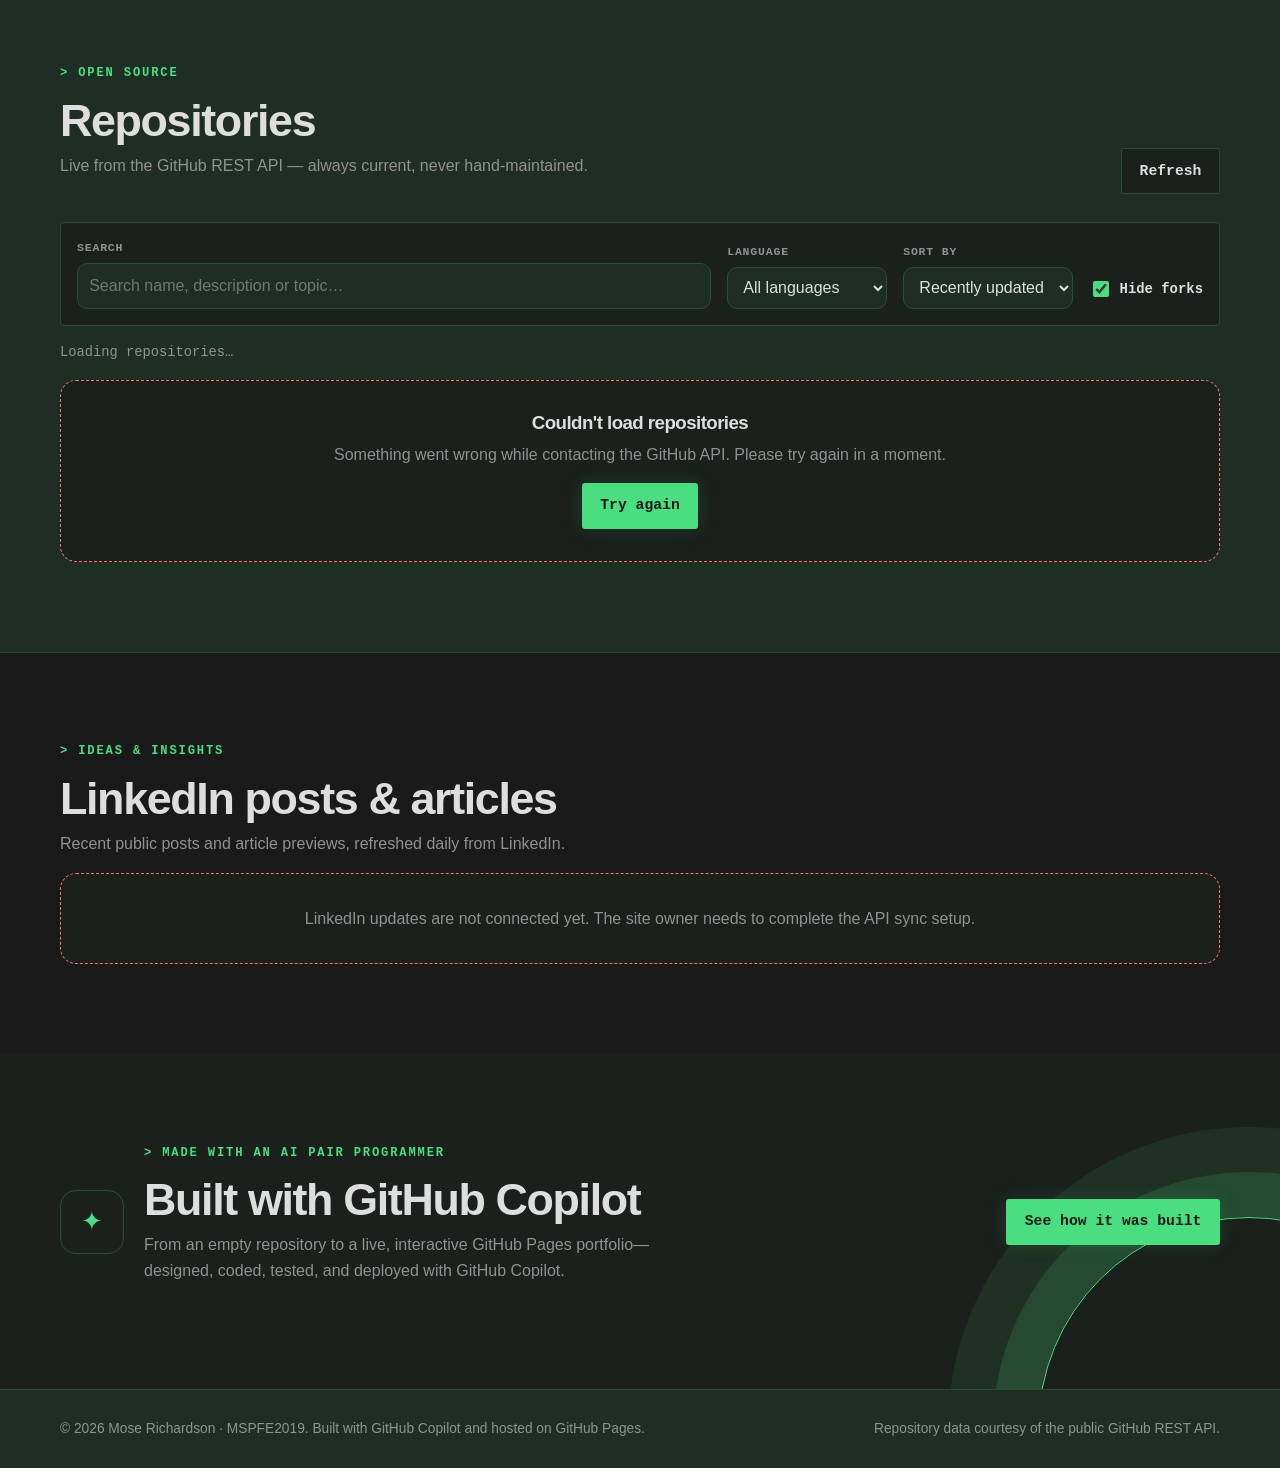
==== commit 87146cbe: "Add secure LinkedIn feed and Mose Richardson branding Co-authored-by: Copilot App <223556219+Copilot" ====
--- a/index.html
+++ b/index.html
@@ -10,9 +10,9 @@
 </script>
 <meta charset="utf-8" />
 <meta name="viewport" content="width=device-width, initial-scale=1" />
-<title>Mose &middot; Power Platform &amp; Copilot Studio Portfolio</title>
-<meta name="description" content="Portfolio of Mose (MSPFE2019) — Microsoft Power Platform, Copilot Studio and governance engineering work, with a live feed of public GitHub repositories." />
-<meta property="og:title" content="Mose · Power Platform & Copilot Studio Portfolio" />
+<title>Mose Richardson &middot; Power Platform &amp; Copilot Studio Portfolio</title>
+<meta name="description" content="Portfolio of Mose Richardson (MSPFE2019) — Microsoft Power Platform, Copilot Studio and governance engineering work, with a live feed of public GitHub repositories." />
+<meta property="og:title" content="Mose Richardson · Power Platform & Copilot Studio Portfolio" />
 <meta property="og:description" content="Live portfolio of open-source work across Power Platform, Copilot Studio and governance tooling." />
 <meta property="og:type" content="website" />
 <link rel="preconnect" href="https://api.github.com" />
@@ -27,11 +27,12 @@
   <div class="wrap header-inner">
     <a class="brand" href="#top">
       <span class="brand-mark" aria-hidden="true"></span>
-      <span class="brand-text">Mose<span class="brand-sub">MSPFE2019</span></span>
+      <span class="brand-text">Mose Richardson<span class="brand-sub">MSPFE2019</span></span>
     </a>
     <nav class="site-nav" aria-label="Primary">
       <a href="#focus">Focus</a>
       <a href="#repos">Repositories</a>
+      <a href="#linkedin">LinkedIn</a>
       <a href="power-platform-solutions-guide.html">Solutions guide</a>
       <a href="build.html">How it was built</a>
       <button class="theme-toggle" id="theme-toggle" type="button" aria-label="Switch color theme">
@@ -51,7 +52,7 @@
         <p class="lede">
           I design and ship Power Platform and Copilot Studio solutions — agents, governance
           guardrails, ALM pipelines and admin tooling — and share the reusable pieces as open source.
-          Everything below is pulled live from my public GitHub repositories.
+          Explore my public GitHub repositories and recent public LinkedIn posts below.
         </p>
         <div class="hero-actions">
           <a class="btn btn-primary" href="#repos">Enter the repository grid &rarr;</a>
@@ -68,7 +69,7 @@
         <div class="orbit-core" aria-hidden="true">
           <span class="core-pulse"></span>
           <strong>M</strong>
-          <small>MOSE // CORE</small>
+          <small>MOSE RICHARDSON // CORE</small>
         </div>
         <div class="orbit-node node-agent" data-node="agent"><span>✦</span>Copilot agents</div>
         <div class="orbit-node node-apps" data-node="apps"><span>◇</span>Power Apps</div>
@@ -183,6 +184,20 @@
     </div>
   </section>
 
+  <section id="linkedin" class="section">
+    <div class="wrap">
+      <div class="section-heading reveal">
+        <p class="eyebrow">Ideas &amp; insights</p>
+        <h2 class="section-title">LinkedIn posts &amp; articles</h2>
+        <p class="section-lede">Recent public posts and article previews, refreshed daily from LinkedIn.</p>
+      </div>
+      <p id="linkedin-updated" class="result-count" role="status" aria-live="polite"></p>
+      <div id="linkedin-status" class="state" role="status" aria-live="polite">Loading LinkedIn updates...</div>
+      <div id="linkedin-grid" class="repo-grid" aria-busy="true"></div>
+      <noscript><p>Enable JavaScript to view the LinkedIn feed.</p></noscript>
+    </div>
+  </section>
+
   <section class="section built-with">
     <div class="wrap built-with-inner reveal">
       <div class="copilot-mark" aria-hidden="true">✦</div>
@@ -198,12 +213,13 @@
 
 <footer class="site-footer">
   <div class="wrap footer-inner">
-    <p>&copy; <span id="year"></span> Mose &middot; MSPFE2019. Built with GitHub Copilot and hosted on GitHub Pages.</p>
+    <p>&copy; <span id="year"></span> Mose Richardson &middot; MSPFE2019. Built with GitHub Copilot and hosted on GitHub Pages.</p>
     <p class="footer-note">Repository data courtesy of the public GitHub REST API.</p>
   </div>
 </footer>
 
 <script src="assets/js/app.js"></script>
+<script src="assets/js/linkedin.js"></script>
 <script src="assets/js/rain.js"></script>
 </body>
 </html>
--- a/assets/css/styles.css
+++ b/assets/css/styles.css
@@ -116,7 +116,7 @@
 .brand:hover .brand-mark { transform: rotate(-4deg) scale(1.06); }
 .brand-text { display: flex; flex-direction: column; line-height: 1.05; font-size: 1.06rem; }
 .brand-sub { font-size: .68rem; font-weight: 600; color: var(--cp-text-muted); letter-spacing: .09em; text-transform: uppercase; }
-.site-nav { display: flex; align-items: center; gap: 1.15rem; }
+.site-nav { display: flex; align-items: center; justify-content: flex-end; flex-wrap: wrap; gap: 1.15rem; }
 .site-nav a { color: var(--cp-text-muted); text-decoration: none; font-weight: 600; font-size: .92rem; }
 .site-nav a:hover { color: var(--cp-accent); }
 .theme-toggle {
@@ -193,7 +193,7 @@
   border-radius: 50%; box-shadow: 0 0 0 12px var(--cp-accent-soft);
 }
 .orbit-core strong { font-size: 2rem; line-height: 1; }
-.orbit-core small { font-size: .65rem; font-weight: 700; letter-spacing: .05em; }
+.orbit-core small { max-width: 100%; text-align: center; font-size: .65rem; font-weight: 700; letter-spacing: .05em; }
 .core-pulse {
   position: absolute; inset: -12px; border: 1px solid var(--cp-accent); border-radius: 50%;
   animation: pulse 2.4s ease-out infinite;
@@ -302,6 +302,9 @@
 .topic { padding: .16rem .45rem; color: var(--cp-accent); background: var(--cp-accent-soft); border-radius: .625rem; font-size: .68rem; font-weight: 650; }
 .repo-meta { display: flex; flex-wrap: wrap; align-items: center; gap: .8rem; color: var(--cp-text-muted); font-size: .78rem; }
 .repo-meta .dot { display: inline-block; width: 9px; height: 9px; margin-right: .32rem; background: var(--cp-accent); border-radius: 50%; }
+.linkedin-title { font-size: 1.1rem; overflow-wrap: anywhere; }
+.linkedin-title a { text-decoration: none; }
+.linkedin-text { white-space: pre-wrap; overflow-wrap: anywhere; }
 .repo-links { display: flex; flex-wrap: wrap; gap: .45rem; margin-top: auto; padding-top: .25rem; }
 .repo-links a { padding: .32rem .65rem; color: var(--cp-text); border: 1px solid var(--cp-border); border-radius: .625rem; font-size: .8rem; font-weight: 650; text-decoration: none; }
 .repo-links a:hover { color: var(--cp-accent); background: var(--cp-accent-soft); border-color: var(--cp-accent); }
@@ -495,6 +498,17 @@
 .terminal-mode .built-with { background: var(--cp-surface); }
 .terminal-mode .section-alt { background: var(--cp-bg-elevated); }
 .terminal-mode .guide-step { scroll-margin-top: 90px; }
+.solutions-page .shell { width: min(100%, 1180px); }
+.solutions-page .solutions-hero { position: relative; }
+.solutions-page .topbar { font-family: Consolas, "Courier New", Courier, monospace; }
+.solutions-page .topbar nav { align-items: center; }
+.solutions-page .card,
+.solutions-page .hero-card,
+.solutions-page .quiz,
+.solutions-page .design-example,
+.solutions-page .step { border-radius: 4px; }
+.solutions-page .card:hover,
+.solutions-page .step:hover { box-shadow: 0 0 24px var(--cp-highlight); }
 .terminal-mode section[id] { scroll-margin-top: 80px; }
 @media (prefers-reduced-motion: reduce) {
   .code-rain { display: none; }
